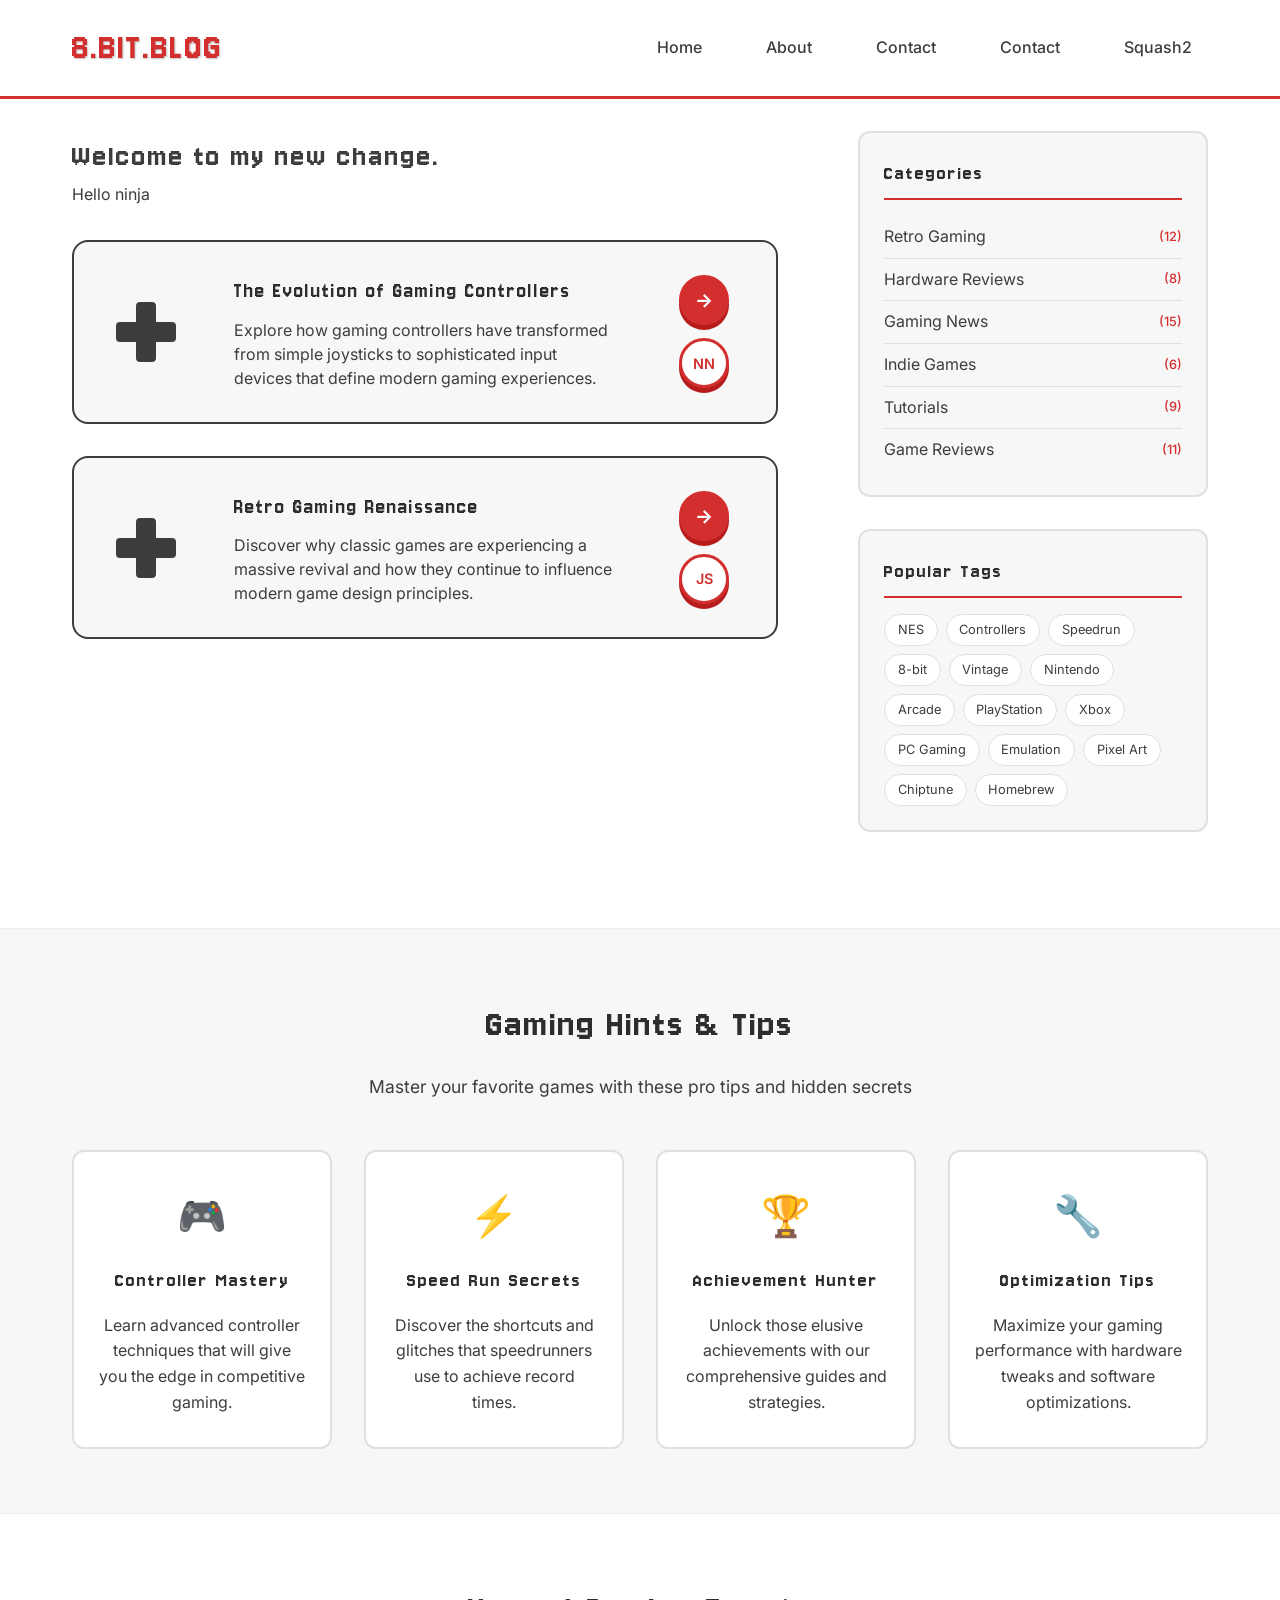
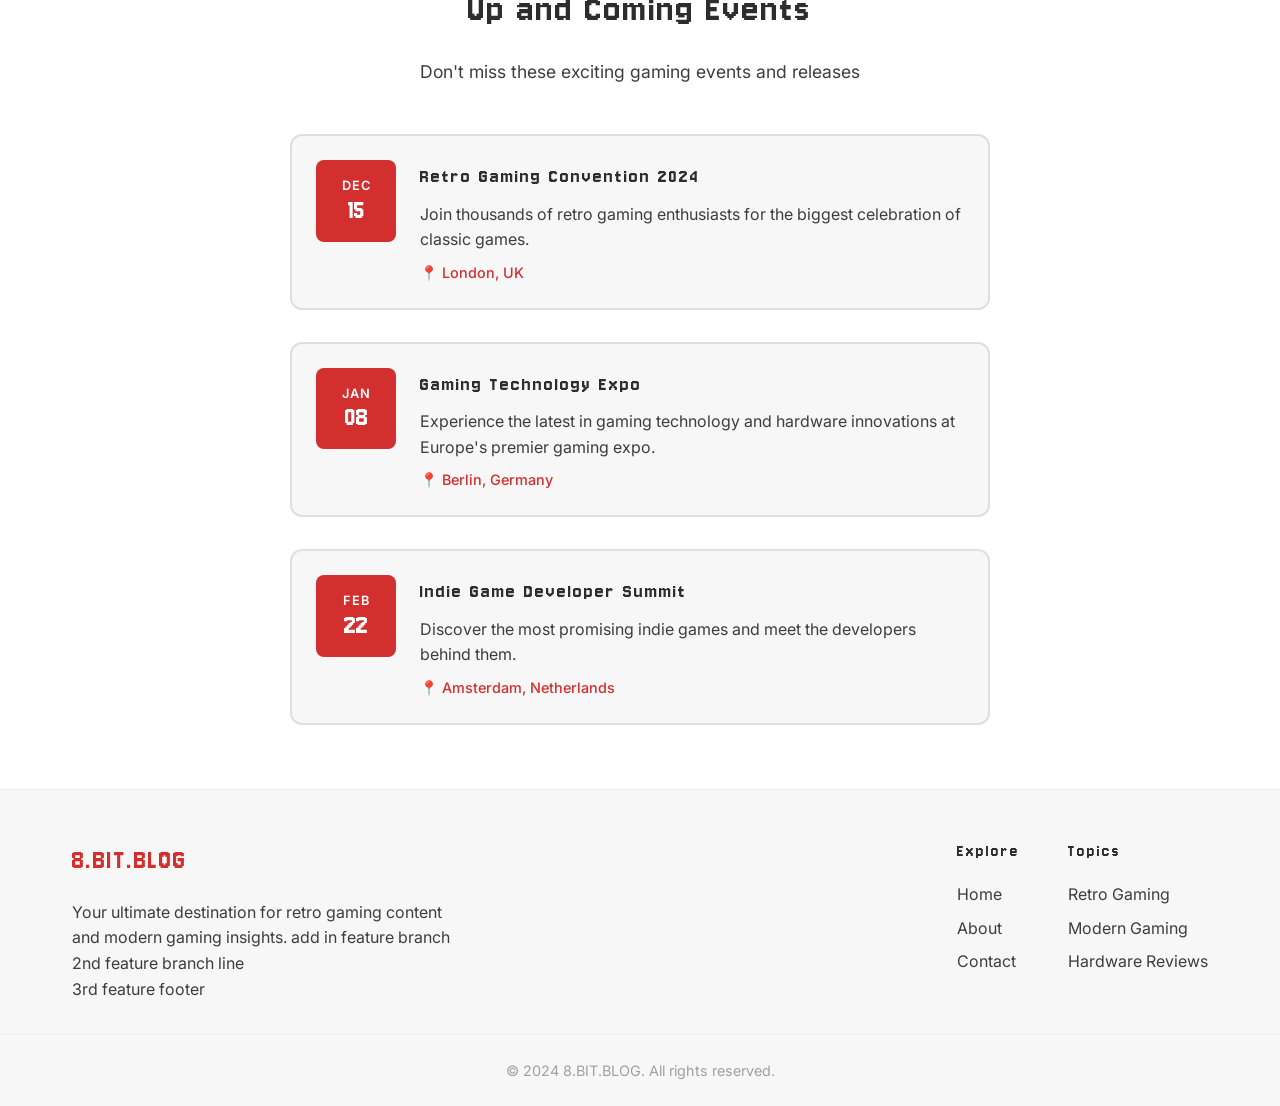
==== index.html @ 9585b635 "change homeconfilit" ====
<html lang="en">

<head>
  <meta charset="UTF-8" />
  <meta name="viewport" content="width=device-width, initial-scale=1.0" />
  <title>8.BIT.BLOG - Nostalgic Gaming Experience! feature news letter- commit merge</title>
  <link rel="stylesheet" href="assets/styles.css" />
</head>

<body>
  <nav class="navbar">
    <div class="nav-container">
      <a href="index.html" class="nav-logo">8.BIT.BLOG</a>
      <ul class="nav-links">
        <li><a href="index.html">Home</a></li>
        <li><a href="about.html">About</a></li>
        <li><a href="contact.html">Contact</a></li>
        <li><a href="squash.html">Contact</a></li>
        <li><a href="squash2.html">Squash2</a></li>
      </ul>
    </div>
  </nav>

  <div class="content">
    <div class="main-layout">
      <!-- Left Column - Blog Content -->
      <div class="blog-section">
        <h1>Welcome to my new change.</h1>
        <p>
          Hello ninja
        </p>

        <!-- NES Gamepad Card Template -->
        <div class="gamepad-card">
          <div class="card-left">
            <div class="dpad">
              <div class="dpad-vertical"></div>
              <div class="dpad-horizontal"></div>
            </div>
          </div>

          <div class="card-content">
            <h3>The Evolution of Gaming Controllers</h3>
            <p>
              Explore how gaming controllers have transformed from simple
              joysticks to sophisticated input devices that define modern
              gaming experiences.
            </p>
          </div>

          <div class="card-right">
            <div class="action-buttons">
              <button class="action-btn read-more" title="Read More">
                <span class="arrow">→</span>
              </button>
              <button class="action-btn author-btn" title="Author">
                <span class="initials">NN</span>
              </button>
            </div>
          </div>
        </div>

        <!-- Second Card -->
        <div class="gamepad-card">
          <div class="card-left">
            <div class="dpad">
              <div class="dpad-vertical"></div>
              <div class="dpad-horizontal"></div>
            </div>
          </div>

          <div class="card-content">
            <h3>Retro Gaming Renaissance</h3>
            <p>
              Discover why classic games are experiencing a massive revival
              and how they continue to influence modern game design
              principles.
            </p>
          </div>

          <div class="card-right">
            <div class="action-buttons">
              <button class="action-btn read-more" title="Read More">
                <span class="arrow">→</span>
              </button>
              <button class="action-btn author-btn" title="Author">
                <span class="initials">JS</span>
              </button>
            </div>
          </div>
        </div>
      </div>
      <!-- End of Left Column -->

      <!-- Right Column - Tags and Categories -->
      <div class="sidebar-section">
        <!-- Categories -->
        <div class="sidebar-widget">
          <h3>Categories</h3>
          <ul class="category-list">
            <li>
              <a href="#" class="category-item">Retro Gaming <span class="count">(12)</span></a>
            </li>
            <li>
              <a href="#" class="category-item">Hardware Reviews <span class="count">(8)</span></a>
            </li>
            <li>
              <a href="#" class="category-item">Gaming News <span class="count">(15)</span></a>
            </li>
            <li>
              <a href="#" class="category-item">Indie Games <span class="count">(6)</span></a>
            </li>
            <li>
              <a href="#" class="category-item">Tutorials <span class="count">(9)</span></a>
            </li>
            <li>
              <a href="#" class="category-item">Game Reviews <span class="count">(11)</span></a>
            </li>
          </ul>
        </div>

        <!-- Tags -->
        <div class="sidebar-widget">
          <h3>Popular Tags</h3>
          <div class="tag-cloud">
            <a href="#" class="tag">NES</a>
            <a href="#" class="tag">Controllers</a>
            <a href="#" class="tag">Speedrun</a>
            <a href="#" class="tag">8-bit</a>
            <a href="#" class="tag">Vintage</a>
            <a href="#" class="tag">Nintendo</a>
            <a href="#" class="tag">Arcade</a>
            <a href="#" class="tag">PlayStation</a>
            <a href="#" class="tag">Xbox</a>
            <a href="#" class="tag">PC Gaming</a>
            <a href="#" class="tag">Emulation</a>
            <a href="#" class="tag">Pixel Art</a>
            <a href="#" class="tag">Chiptune</a>
            <a href="#" class="tag">Homebrew</a>
          </div>
        </div>
      </div>
    </div>
  </div>

  <!-- Gaming Hints Section - Full Width -->
  <div class="hints-section">
    <div class="hints-container">
      <h2>Gaming Hints & Tips</h2>
      <p class="hints-subtitle">
        Master your favorite games with these pro tips and hidden secrets
      </p>

      <div class="hints-grid">
        <div class="hint-card">
          <div class="hint-icon">🎮</div>
          <h3>Controller Mastery</h3>
          <p>
            Learn advanced controller techniques that will give you the edge
            in competitive gaming.
          </p>
        </div>

        <div class="hint-card">
          <div class="hint-icon">⚡</div>
          <h3>Speed Run Secrets</h3>
          <p>
            Discover the shortcuts and glitches that speedrunners use to
            achieve record times.
          </p>
        </div>

        <div class="hint-card">
          <div class="hint-icon">🏆</div>
          <h3>Achievement Hunter</h3>
          <p>
            Unlock those elusive achievements with our comprehensive guides
            and strategies.
          </p>
        </div>

        <div class="hint-card">
          <div class="hint-icon">🔧</div>
          <h3>Optimization Tips</h3>
          <p>
            Maximize your gaming performance with hardware tweaks and software
            optimizations.
          </p>
        </div>
      </div>
    </div>
  </div>

  <!-- Up and Coming Events Section -->
  <div class="events-section">
    <div class="events-container">
      <h2>Up and Coming Events</h2>
      <p class="events-subtitle">
        Don't miss these exciting gaming events and releases
      </p>

      <div class="events-timeline">
        <div class="event-item">
          <div class="event-date">
            <span class="month">DEC</span>
            <span class="day">15</span>
          </div>
          <div class="event-content">
            <h3>Retro Gaming Convention 2024</h3>
            <p>
              Join thousands of retro gaming enthusiasts for the biggest
              celebration of classic games.
            </p>
            <span class="event-location">📍 London, UK</span>
          </div>
        </div>

        <div class="event-item">
          <div class="event-date">
            <span class="month">JAN</span>
            <span class="day">08</span>
          </div>
          <div class="event-content">
            <h3>Gaming Technology Expo</h3>
            <p>
              Experience the latest in gaming technology and hardware
              innovations at Europe's premier gaming expo.
            </p>
            <span class="event-location">📍 Berlin, Germany</span>
          </div>
        </div>

        <div class="event-item">
          <div class="event-date">
            <span class="month">FEB</span>
            <span class="day">22</span>
          </div>
          <div class="event-content">
            <h3>Indie Game Developer Summit</h3>
            <p>
              Discover the most promising indie games and meet the developers
              behind them.
            </p>
            <span class="event-location">📍 Amsterdam, Netherlands</span>
          </div>
        </div>
      </div>
    </div>
  </div>

  <footer class="footer">
    <div class="footer-container">
      <div class="footer-brand">
        <h3>8.BIT.BLOG</h3>
        <p>
          Your ultimate destination for retro gaming content and modern gaming
          insights. add in feature branch
        </p>
        <p>2nd feature branch line</p>
        <p>3rd feature footer</p>
      </div>

      <div class="footer-links">
        <div class="footer-section">
          <h4>Explore</h4>
          <ul>
            <li><a href="index.html">Home</a></li>
            <li><a href="about.html">About</a></li>
            <li><a href="contact.html">Contact</a></li>
          </ul>
        </div>

        <div class="footer-section">
          <h4>Topics</h4>
          <ul>
            <li><a href="#">Retro Gaming</a></li>
            <li><a href="#">Modern Gaming</a></li>
            <li><a href="#">Hardware Reviews</a></li>
          </ul>
        </div>
      </div>
    </div>

    <div class="footer-bottom">
      <p>&copy; 2024 8.BIT.BLOG. All rights reserved.</p>
    </div>
  </footer>
</body>

</html>
---- assets/styles.css ----
/* Import fonts from Google Fonts */
@import url("https://fonts.googleapis.com/css2?family=Jersey+10&family=Inter:wght@300;400;500;600&display=swap");

/* Retro Gaming Color Scheme - Inspired by classic NES gamepad  add news letter*/
:root {
  --retro-dark: #2d2d2d;
  --retro-grey: #3d3d3d;
  --retro-light: #f7f7f7;
  --retro-red: #d32f2f;
  --retro-white: #ffffff;
  --retro-shadow: rgba(42, 42, 42, 0.3);
  --retro-letter-spacing: 2px;
}

/* Global styles */
* {
  margin: 0;
  padding: 0;
  box-sizing: border-box;
}
body {
  font-family: "Inter", sans-serif;
  background: var(--retro-white);
  min-height: 100vh;
  color: var(--retro-grey);
  line-height: 1.6;
}
/* Headings */
h1,
h2,
h3,
h4,
h5,
h6 {
  font-weight: normal;
  font-family: "Jersey 10", cursive;
  letter-spacing: var(--retro-letter-spacing);
}

/* Navbar styling */
.navbar {
  background: var(--retro-white);
  border-bottom: 3px solid var(--retro-red);
}

.nav-container {
  max-width: 1200px;
  margin: 0 auto;
  display: flex;
  justify-content: space-between;
  align-items: center;
  padding: 1rem 2rem;
}

.nav-logo {
  font-size: 2.5rem;
  color: var(--retro-red);
  text-decoration: none;
  text-shadow: 1px 1px 2px var(--retro-shadow);
  font-weight: normal;
  font-family: "Jersey 10", cursive;
  letter-spacing: var(--retro-letter-spacing);
}

.nav-links {
  display: flex;
  list-style: none;
  gap: 2rem;
}

.nav-links a {
  color: var(--retro-grey);
  text-decoration: none;
  font-family: "Inter", sans-serif;
  font-weight: 500;
  padding: 0.5rem 1rem;
  transition: all 0.1s ease;
}

.nav-links a:hover {
  color: var(--retro-red);
}

/* Main title styling */
.main-title {
  text-align: center;
  padding: 3rem 2rem;
  background: rgba(255, 255, 255, 0.1);
  margin: 2rem auto;
  max-width: 800px;
  border-radius: 12px;
  border: 3px solid var(--retro-dark);
  box-shadow: 0 8px 16px var(--retro-shadow);
}

.main-title h1 {
  font-size: 3.5rem;
  color: var(--retro-white);
  text-shadow: 3px 3px 0px var(--retro-red);
  margin-bottom: 1rem;
  font-family: "Jersey 10", cursive;
  letter-spacing: 2px;
}

.main-title .subtitle {
  font-size: 1.2rem;
  color: var(--retro-light);
  font-weight: 500;
  text-transform: uppercase;
  letter-spacing: 1px;
}

/* Content area styling */
.content {
  max-width: 1200px;
  margin: 0 auto;
  padding: 2rem;
}

.content p {
  font-family: "Inter", sans-serif;
  font-weight: 400;
  margin-bottom: 1rem;
}

/* Main Layout - Two Column */
.main-layout {
  display: grid;
  grid-template-columns: 1fr 350px;
  gap: 5rem;
  align-items: start;
}

.blog-section {
  min-width: 0; /* Prevents grid overflow */
}

/* Sidebar Section */
.sidebar-section {
  display: flex;
  flex-direction: column;
  gap: 2rem;
}

.sidebar-widget {
  background: var(--retro-light);
  border: 2px solid #e0e0e0;
  border-radius: 12px;
  padding: 1.5rem;
}

.sidebar-widget h3 {
  color: var(--retro-dark);
  margin-bottom: 1rem;
  font-size: 1.3rem;
  border-bottom: 2px solid var(--retro-red);
  padding-bottom: 0.5rem;
}

/* Categories */
.category-list {
  list-style: none;
  padding: 0;
  margin: 0;
}

.category-list li {
  border-bottom: 1px solid #e0e0e0;
  padding: 0.5rem 0;
}

.category-list li:last-child {
  border-bottom: none;
}

.category-item {
  font-family: "Inter", sans-serif;
  color: var(--retro-grey);
  text-decoration: none;
  display: flex;
  justify-content: space-between;
  align-items: center;
  transition: color 0.2s ease;
}

.category-item:hover {
  color: var(--retro-red);
}

.count {
  font-size: 0.8rem;
  color: var(--retro-red);
  font-weight: 500;
}

/* Tag Cloud */
.tag-cloud {
  display: flex;
  flex-wrap: wrap;
  gap: 0.5rem;
}

.tag {
  font-family: "Inter", sans-serif;
  background: var(--retro-white);
  color: var(--retro-grey);
  padding: 0.3rem 0.8rem;
  border-radius: 20px;
  text-decoration: none;
  font-size: 0.8rem;
  border: 1px solid #e0e0e0;
  transition: all 0.2s ease;
}

.tag:hover {
  background: var(--retro-red);
  color: var(--retro-white);
  border-color: var(--retro-red);
}

/* About Page Specific Styles */
.about-topics {
  margin: 2rem 0;
}

.topic-item {
  background: var(--retro-light);
  border: 2px solid #e0e0e0;
  border-radius: 12px;
  padding: 1.5rem;
  margin-bottom: 1rem;
  transition: all 0.3s ease;
}

.topic-item:hover {
  border-color: var(--retro-red);
  transform: translateY(-2px);
  box-shadow: 0 4px 12px rgba(0, 0, 0, 0.1);
}

.topic-item h3 {
  color: var(--retro-dark);
  margin-bottom: 0.5rem;
  font-size: 1.2rem;
}

.topic-item p {
  font-family: "Inter", sans-serif;
  color: var(--retro-grey);
  line-height: 1.6;
  margin: 0;
}

/* Contact Form Styles */
.contact-form-section {
  margin: 2rem 0;
  background: var(--retro-light);
  border: 2px solid #e0e0e0;
  border-radius: 12px;
  padding: 2rem;
}

.contact-form-section h2 {
  margin-bottom: 1.5rem;
  color: var(--retro-dark);
}

.contact-form {
  display: flex;
  flex-direction: column;
  gap: 1.5rem;
}

.form-row {
  display: grid;
  grid-template-columns: 1fr 1fr;
  gap: 1rem;
}

.form-group {
  display: flex;
  flex-direction: column;
}

.form-group label {
  font-family: "Inter", sans-serif;
  color: var(--retro-dark);
  font-weight: 500;
  margin-bottom: 0.5rem;
  font-size: 0.9rem;
}

.form-group input,
.form-group select,
.form-group textarea {
  font-family: "Inter", sans-serif;
  padding: 0.8rem;
  border: 2px solid #e0e0e0;
  border-radius: 6px;
  font-size: 0.9rem;
  transition: border-color 0.2s ease;
  background: var(--retro-white);
}

.form-group input:focus,
.form-group select:focus,
.form-group textarea:focus {
  outline: none;
  border-color: var(--retro-red);
}

.form-group textarea {
  resize: vertical;
  min-height: 120px;
}

.checkbox-group {
  flex-direction: row;
  align-items: center;
  gap: 0.5rem;
}

.checkbox-label {
  display: flex;
  align-items: center;
  gap: 0.5rem;
  cursor: pointer;
  font-size: 0.9rem;
}

.checkbox-label input[type="checkbox"] {
  width: 18px;
  height: 18px;
  margin: 0;
}

.contact-submit-btn {
  background: var(--retro-red);
  color: var(--retro-white);
  padding: 1rem 2rem;
  border: none;
  border-radius: 6px;
  font-family: "Inter", sans-serif;
  font-weight: 600;
  font-size: 1rem;
  cursor: pointer;
  transition: all 0.2s ease;
  align-self: flex-start;
  box-shadow: 0 4px 0 #b71c1c;
}

.contact-submit-btn:hover {
  transform: translateY(-2px);
  box-shadow: 0 6px 0 #b71c1c;
}

.contact-submit-btn:active {
  transform: translateY(2px);
  box-shadow: 0 2px 0 #b71c1c;
}

.contact-link {
  color: var(--retro-red);
  text-decoration: none;
  font-weight: 500;
  font-family: "Inter", sans-serif;
  font-size: 0.9rem;
  margin-top: 0.5rem;
  display: inline-block;
}

.contact-link:hover {
  text-decoration: underline;
}

/* NES Gamepad Card Styling */
.gamepad-card {
  display: flex;
  align-items: center;
  background: var(--retro-light);
  border: 2px solid var(--retro-grey);
  border-radius: 16px;
  padding: 2rem;
  margin: 2rem 0;
  gap: 2rem;
  max-width: 800px;
}

/* Left side - D-Pad */
.card-left {
  flex: 0 0 80px;
  display: flex;
  justify-content: center;
  align-items: center;
}

.dpad {
  position: relative;
  width: 60px;
  height: 60px;
}

.dpad-horizontal,
.dpad-vertical {
  background: var(--retro-grey);
  position: absolute;
  border-radius: 4px;
}

.dpad-horizontal {
  width: 60px;
  height: 20px;
  top: 50%;
  left: 0;
  transform: translateY(-50%);
}

.dpad-vertical {
  width: 20px;
  height: 60px;
  left: 50%;
  top: 0;
  transform: translateX(-50%);
}

/* Center content */
.card-content {
  flex: 1;
  padding: 0 1rem;
}

.card-content h3 {
  color: var(--retro-dark);
  margin-bottom: 0.5rem;
  font-size: 1.4rem;
}

.card-content p {
  color: var(--retro-grey);
  margin: 0;
  line-height: 1.5;
}

/* Right side - Action buttons */
.card-right {
  flex: 0 0 80px;
  display: flex;
  justify-content: center;
  align-items: center;
}

.action-buttons {
  display: flex;
  flex-direction: column;
  gap: 0.8rem;
}

.action-btn {
  width: 50px;
  height: 50px;
  border-radius: 50%;
  border: 3px solid var(--retro-red);
  background: var(--retro-red);
  color: var(--retro-white);
  font-family: "Inter", sans-serif;
  font-weight: 600;
  cursor: pointer;
  transition: all 0.2s ease;
  display: flex;
  align-items: center;
  justify-content: center;
  box-shadow: 0 5px 0 #b71c1c;
}

.action-btn:active {
  transform: translateY(3px);
  box-shadow: 0 2px 0 #b71c1c;
}

.action-btn .arrow {
  font-size: 1.2rem;
  font-weight: bold;
}

.action-btn .initials {
  font-size: 0.9rem;
  font-weight: 600;
}

/* Author button styling */
.author-btn {
  background: var(--retro-white);
  color: var(--retro-red);
  border: 3px solid var(--retro-red);
  box-shadow: 0 5px 0 #b71c1c;
}

.author-btn:hover {
  background: var(--retro-red);
  color: var(--retro-white);
}

/* Gaming Hints Section */
.hints-section {
  background: var(--retro-light);
  border-top: 1px solid #eee;
  border-bottom: 1px solid #eee;
  margin-top: 4rem;
  padding: 4rem 0;
}

.hints-container {
  max-width: 1200px;
  margin: 0 auto;
  padding: 0 2rem;
  text-align: center;
}

.hints-section h2 {
  color: var(--retro-dark);
  font-size: 2.5rem;
  margin-bottom: 1rem;
}

.hints-subtitle {
  font-family: "Inter", sans-serif;
  color: var(--retro-grey);
  font-size: 1.1rem;
  margin-bottom: 3rem;
  max-width: 600px;
  margin-left: auto;
  margin-right: auto;
}

.hints-grid {
  display: grid;
  grid-template-columns: repeat(auto-fit, minmax(250px, 1fr));
  gap: 2rem;
  margin-top: 3rem;
}

.hint-card {
  background: var(--retro-white);
  border: 2px solid #e0e0e0;
  border-radius: 12px;
  padding: 2rem 1.5rem;
  text-align: center;
  transition: all 0.3s ease;
  cursor: pointer;
}

.hint-card:hover {
  border-color: var(--retro-red);
  transform: translateY(-4px);
  box-shadow: 0 8px 24px rgba(0, 0, 0, 0.1);
}

.hint-icon {
  font-size: 2.5rem;
  margin-bottom: 1rem;
  display: block;
}

.hint-card h3 {
  color: var(--retro-dark);
  margin-bottom: 1rem;
  font-size: 1.3rem;
}

.hint-card p {
  font-family: "Inter", sans-serif;
  color: var(--retro-grey);
  line-height: 1.6;
  margin: 0;
}

/* Events Section */
.events-section {
  background: var(--retro-white);
  padding: 4rem 0;
}

.events-container {
  max-width: 1200px;
  margin: 0 auto;
  padding: 0 2rem;
  text-align: center;
}

.events-section h2 {
  color: var(--retro-dark);
  font-size: 2.5rem;
  margin-bottom: 1rem;
}

.events-subtitle {
  font-family: "Inter", sans-serif;
  color: var(--retro-grey);
  font-size: 1.1rem;
  margin-bottom: 3rem;
  max-width: 600px;
  margin-left: auto;
  margin-right: auto;
}

.events-timeline {
  display: flex;
  flex-direction: column;
  gap: 2rem;
  max-width: 700px;
  margin: 0 auto;
  text-align: left;
}

.event-item {
  display: flex;
  gap: 1.5rem;
  align-items: flex-start;
  padding: 1.5rem;
  background: var(--retro-light);
  border-radius: 12px;
  border: 2px solid #e0e0e0;
  transition: all 0.3s ease;
}

.event-item:hover {
  border-color: var(--retro-red);
  transform: translateY(-2px);
  box-shadow: 0 8px 24px rgba(0, 0, 0, 0.1);
}

.event-date {
  flex: 0 0 80px;
  text-align: center;
  background: var(--retro-red);
  color: var(--retro-white);
  border-radius: 8px;
  padding: 1rem 0.5rem;
  display: flex;
  flex-direction: column;
  justify-content: center;
}

.event-date .month {
  font-family: "Inter", sans-serif;
  font-size: 0.8rem;
  font-weight: 600;
  text-transform: uppercase;
  letter-spacing: 1px;
}

.event-date .day {
  font-family: "Jersey 10", cursive;
  font-size: 1.8rem;
  font-weight: normal;
  line-height: 1;
}

.event-content {
  flex: 1;
}

.event-content h3 {
  color: var(--retro-dark);
  margin-bottom: 0.5rem;
  font-size: 1.3rem;
}

.event-content p {
  font-family: "Inter", sans-serif;
  color: var(--retro-grey);
  line-height: 1.6;
  margin-bottom: 0.5rem;
}

.event-location {
  font-family: "Inter", sans-serif;
  color: var(--retro-red);
  font-size: 0.9rem;
  font-weight: 500;
}

/* Footer Styling */
.footer {
  border-top: 1px solid #eee;
  background: var(--retro-light);
  color: var(--retro-dark);
  margin-top: 0;
}

.footer-container {
  max-width: 1200px;
  margin: 0 auto;
  padding: 3rem 2rem 2rem;
  display: grid;
  grid-template-columns: 1fr 1fr;
  gap: 3rem;
  align-items: start;
}

.footer-brand h3 {
  color: var(--retro-red);
  margin-bottom: 1rem;
  font-size: 1.8rem;
}

.footer-brand p {
  font-family: "Inter", sans-serif;
  color: var(--retro-grey);
  line-height: 1.6;
  max-width: 400px;
}

.footer-links {
  display: flex;
  gap: 3rem;
  justify-content: flex-end;
}

.footer-section h4 {
  color: var(--retro-dark);
  margin-bottom: 1rem;
  font-size: 1.1rem;
}

.footer-section ul {
  list-style: none;
  padding: 0;
}

.footer-section li {
  margin-bottom: 0.5rem;
}

.footer-section a {
  color: var(--retro-grey);
  text-decoration: none;
  font-family: "Inter", sans-serif;
  font-weight: 400;
  transition: color 0.2s ease;
}

.footer-section a:hover {
  color: var(--retro-red);
}

.footer-bottom {
  border-top: 1px solid #eee;
  padding: 1.5rem 2rem;
  text-align: center;
}

.footer-bottom p {
  font-family: "Inter", sans-serif;
  color: #a0a0a0;
  margin: 0;
  font-size: 0.9rem;
}

/* Responsive design */
@media (max-width: 768px) {
  .nav-container {
    flex-direction: column;
    gap: 1rem;
  }

  .nav-links {
    gap: 1rem;
  }

  .main-title h1 {
    font-size: 2.5rem;
  }

  .navbar {
    padding: 1rem;
  }

  /* Responsive main layout */
  .main-layout {
    grid-template-columns: 1fr;
    gap: 2rem;
  }

  .sidebar-section {
    order: -1; /* Move sidebar above blog content on mobile */
  }

  .sidebar-widget {
    padding: 1rem;
  }

  .tag-cloud {
    gap: 0.3rem;
  }

  .tag {
    font-size: 0.75rem;
    padding: 0.25rem 0.6rem;
  }

  /* Responsive contact form */
  .contact-form-section {
    padding: 1.5rem;
  }

  .form-row {
    grid-template-columns: 1fr;
    gap: 0;
  }

  /* Responsive gamepad card */
  .gamepad-card {
    flex-direction: column;
    text-align: center;
    padding: 1.5rem;
    gap: 1.5rem;
  }

  .card-left,
  .card-right {
    flex: none;
  }

  .action-buttons {
    flex-direction: row;
    justify-content: center;
    gap: 1rem;
  }

  .dpad {
    width: 50px;
    height: 50px;
  }

  .dpad-horizontal {
    width: 50px;
    height: 16px;
  }

  .dpad-vertical {
    width: 16px;
    height: 50px;
  }

  /* Responsive hints section */
  .hints-section {
    padding: 3rem 0;
  }

  .hints-container {
    padding: 0 1rem;
  }

  .hints-section h2 {
    font-size: 2rem;
  }

  .hints-grid {
    grid-template-columns: 1fr;
    gap: 1.5rem;
  }

  .hint-card {
    padding: 1.5rem;
  }

  /* Responsive events section */
  .events-section {
    padding: 3rem 0;
  }

  .events-container {
    padding: 0 1rem;
  }

  .events-section h2 {
    font-size: 2rem;
  }

  .events-timeline {
    max-width: 100%;
  }

  .event-item {
    padding: 1.2rem;
    gap: 1rem;
  }

  .event-date {
    flex: 0 0 70px;
    padding: 0.8rem 0.5rem;
  }

  .event-date .day {
    font-size: 1.5rem;
  }

  /* Responsive footer */
  .footer-container {
    grid-template-columns: 1fr;
    gap: 2rem;
    padding: 2rem 1rem 1.5rem;
  }

  .footer-links {
    justify-content: flex-start;
    gap: 2rem;
  }

  .footer-bottom {
    padding: 1rem;
  }
}
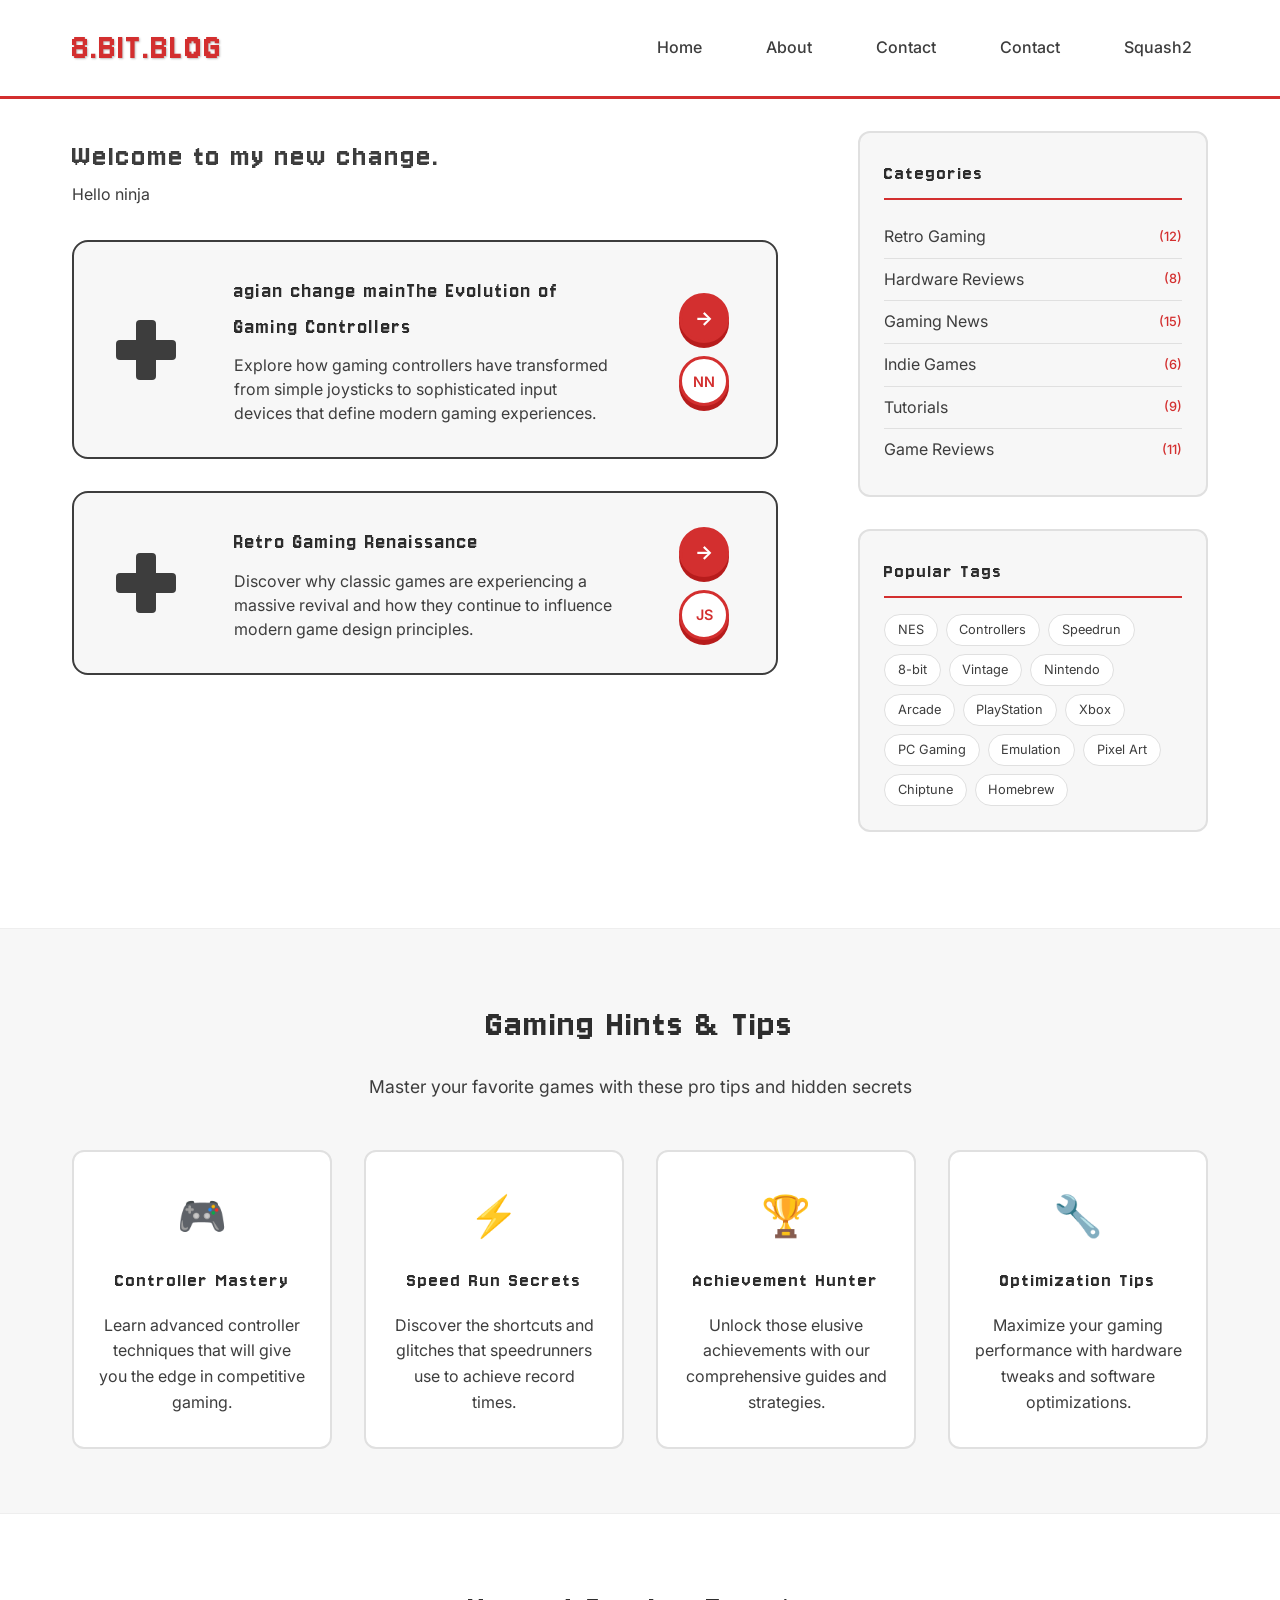
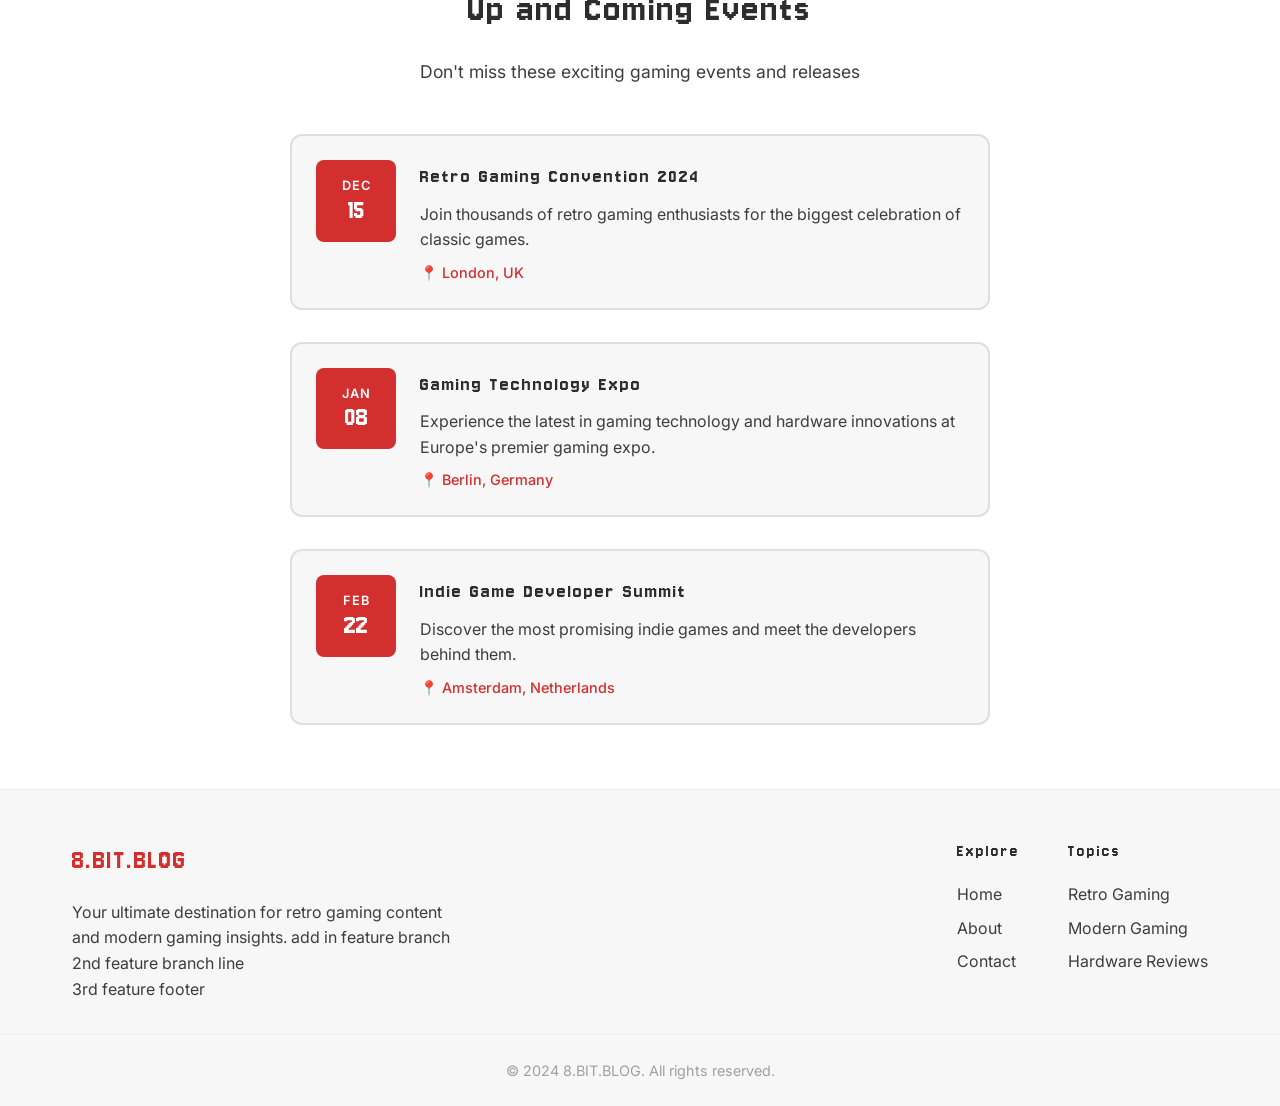
==== commit 3bd40e20: "change in main" ====
--- a/index.html
+++ b/index.html
@@ -40,7 +40,7 @@
           </div>
 
           <div class="card-content">
-            <h3>The Evolution of Gaming Controllers</h3>
+            <h3>agian change mainThe Evolution of Gaming Controllers</h3>
             <p>
               Explore how gaming controllers have transformed from simple
               joysticks to sophisticated input devices that define modern
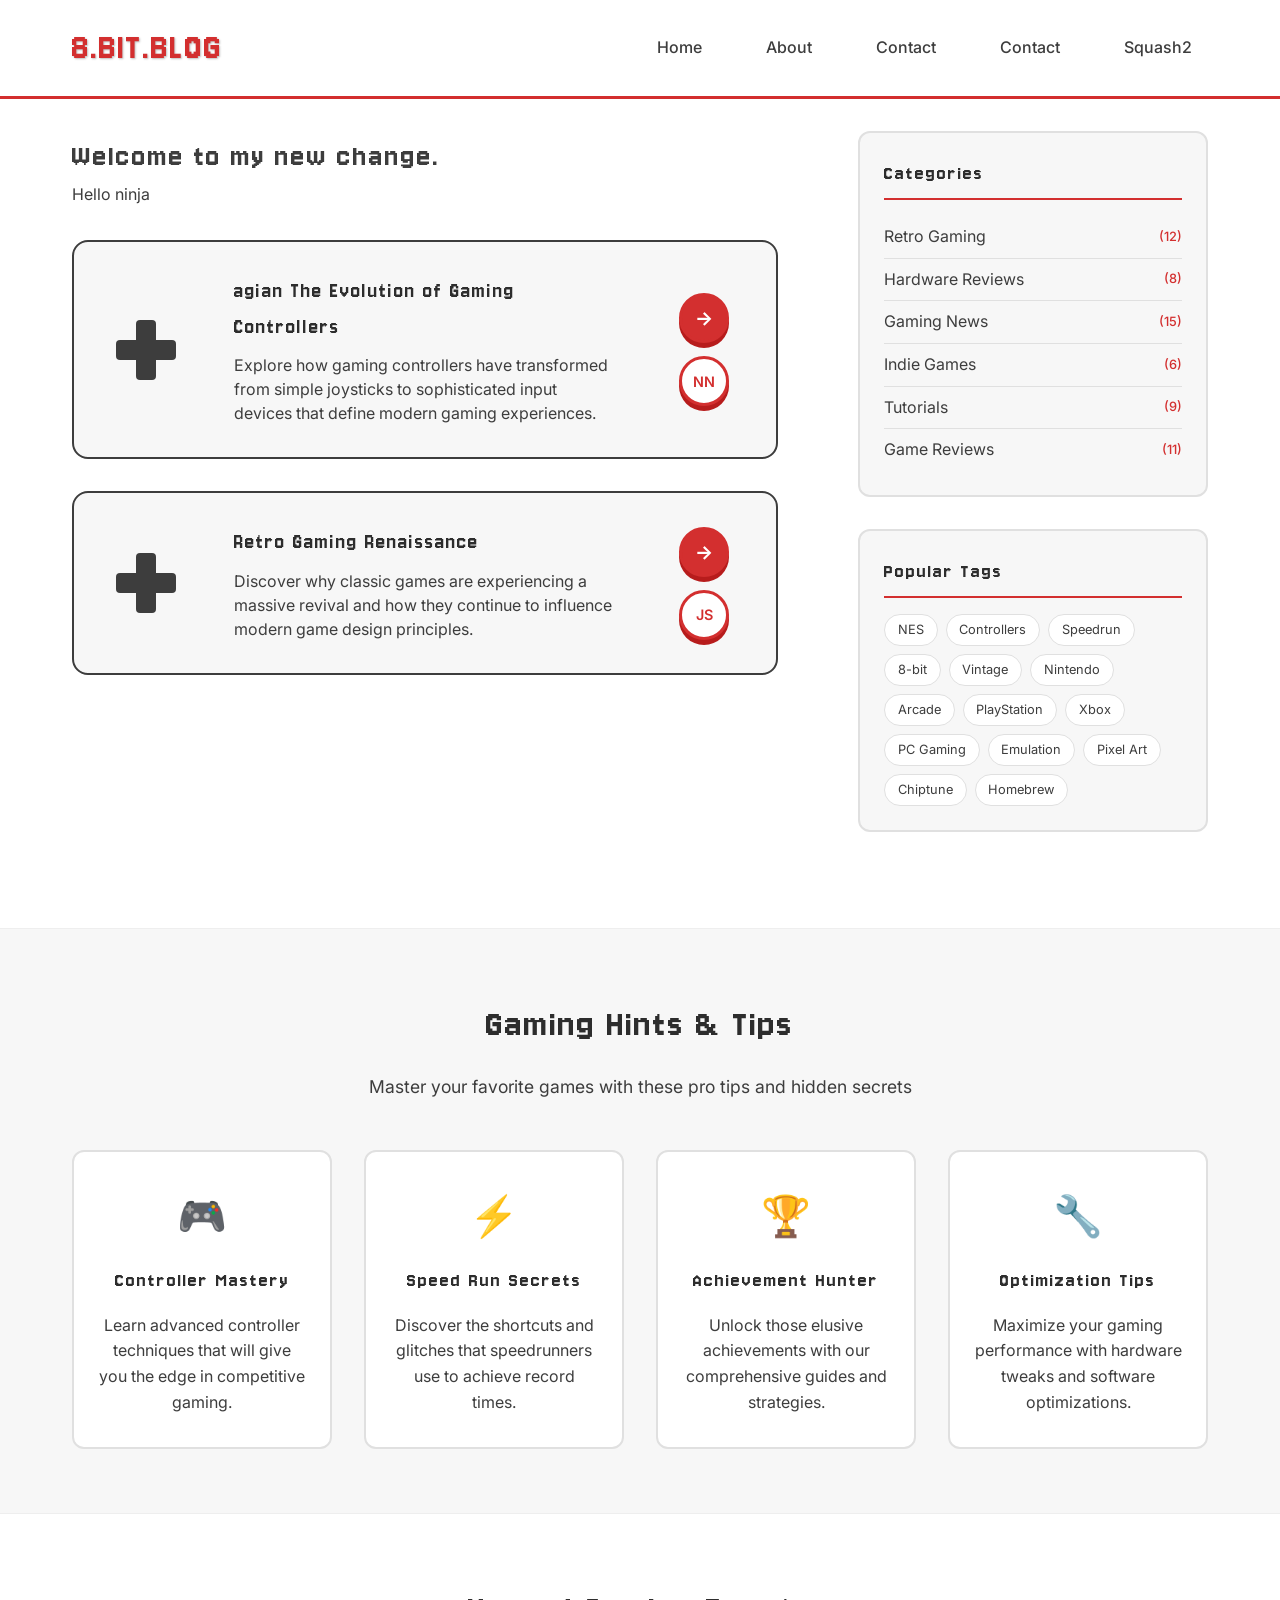
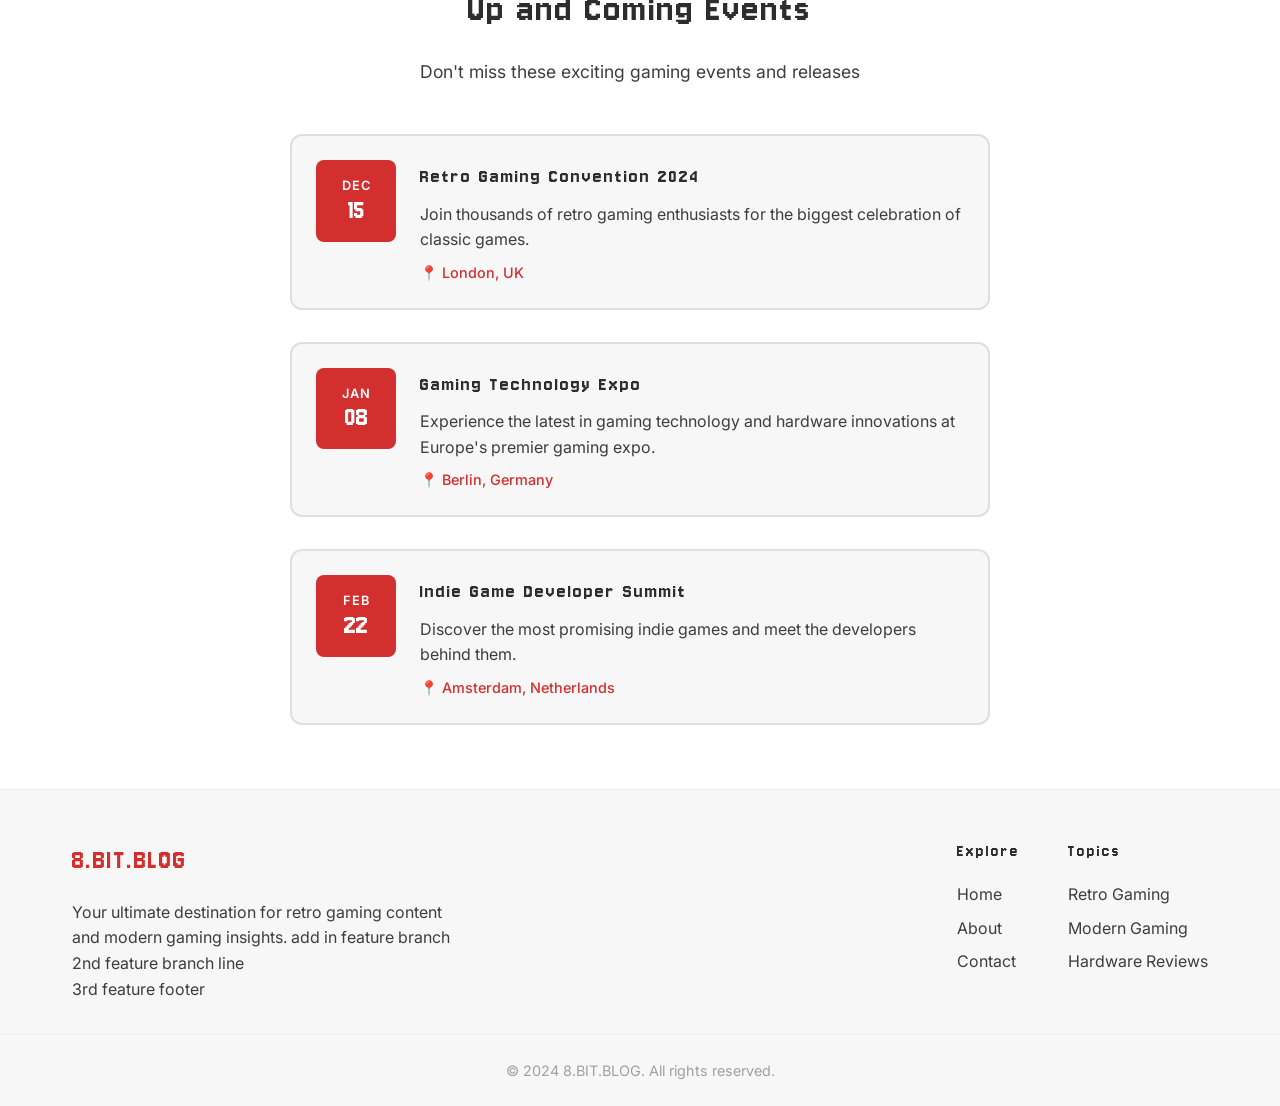
==== commit 518505ea: "change for confilit" ====
--- a/index.html
+++ b/index.html
@@ -40,7 +40,7 @@
           </div>
 
           <div class="card-content">
-            <h3>agian change mainThe Evolution of Gaming Controllers</h3>
+            <h3>agian The Evolution of Gaming Controllers</h3>
             <p>
               Explore how gaming controllers have transformed from simple
               joysticks to sophisticated input devices that define modern
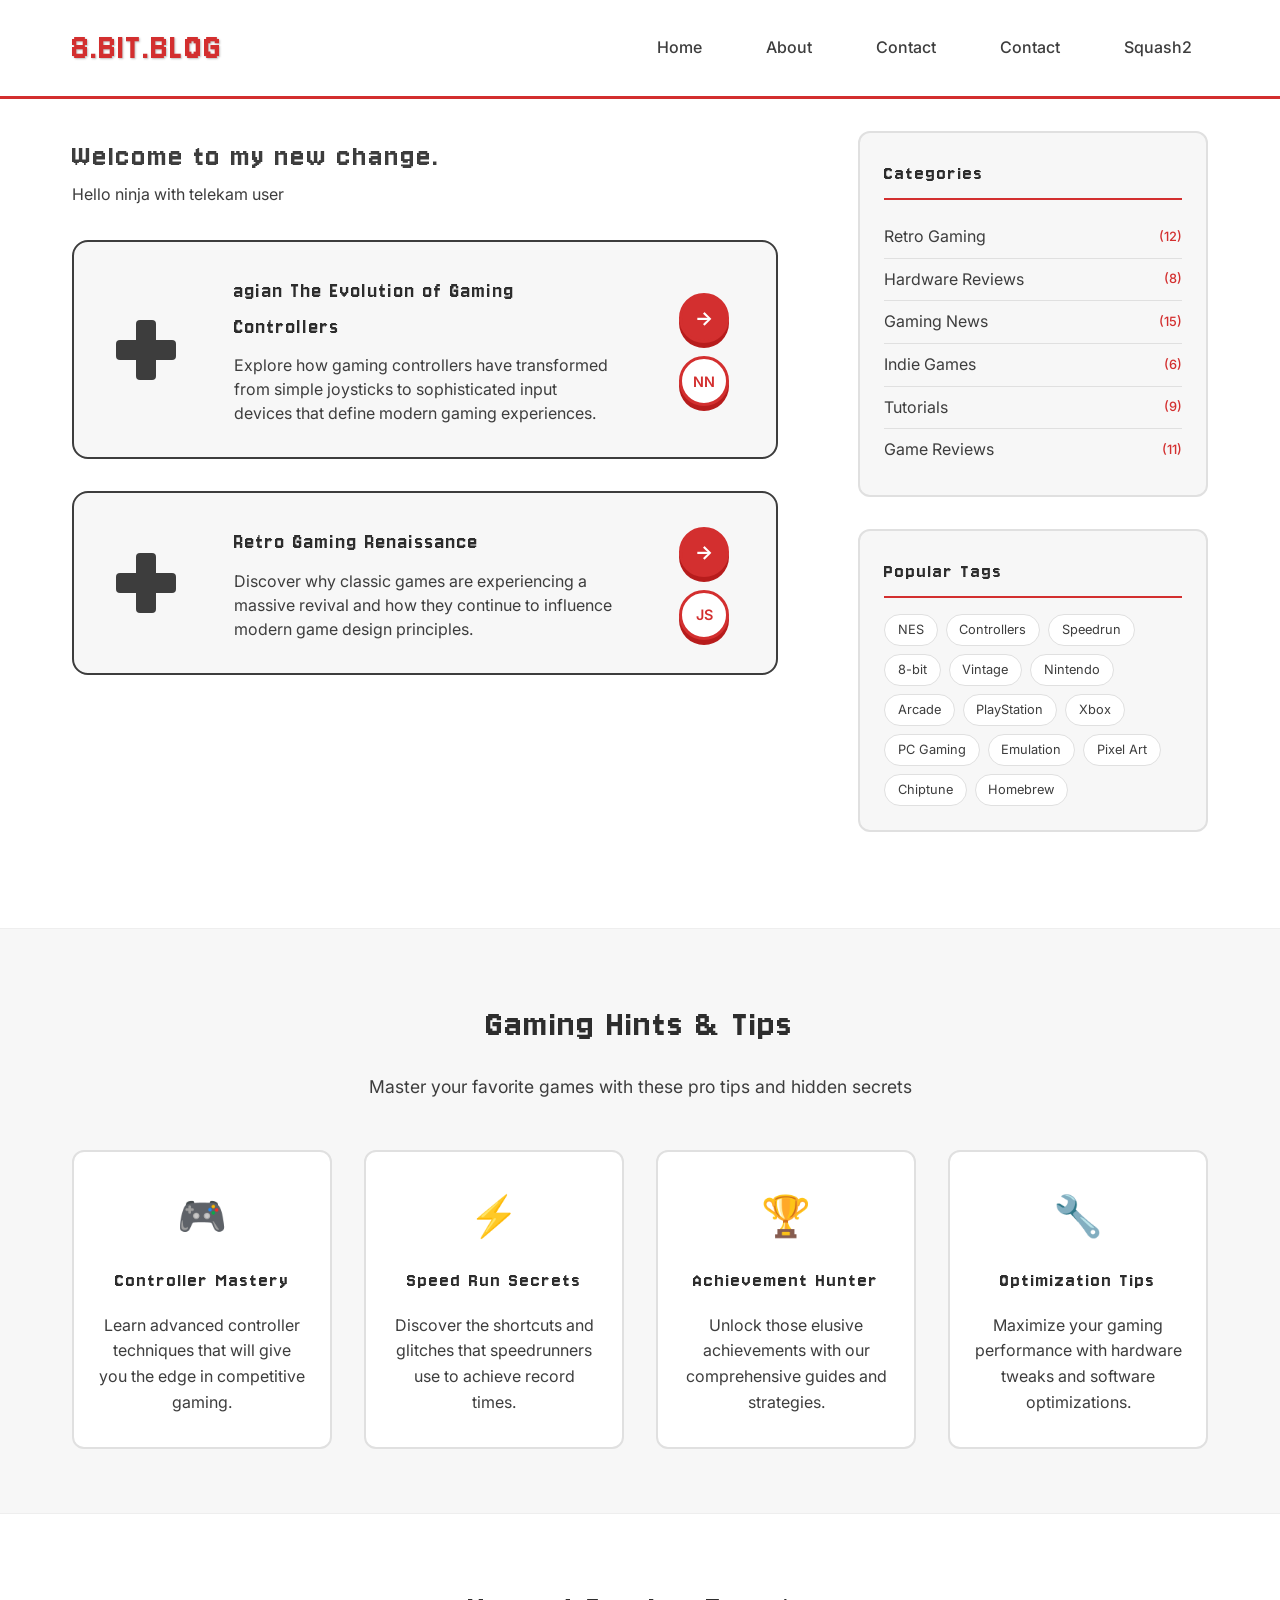
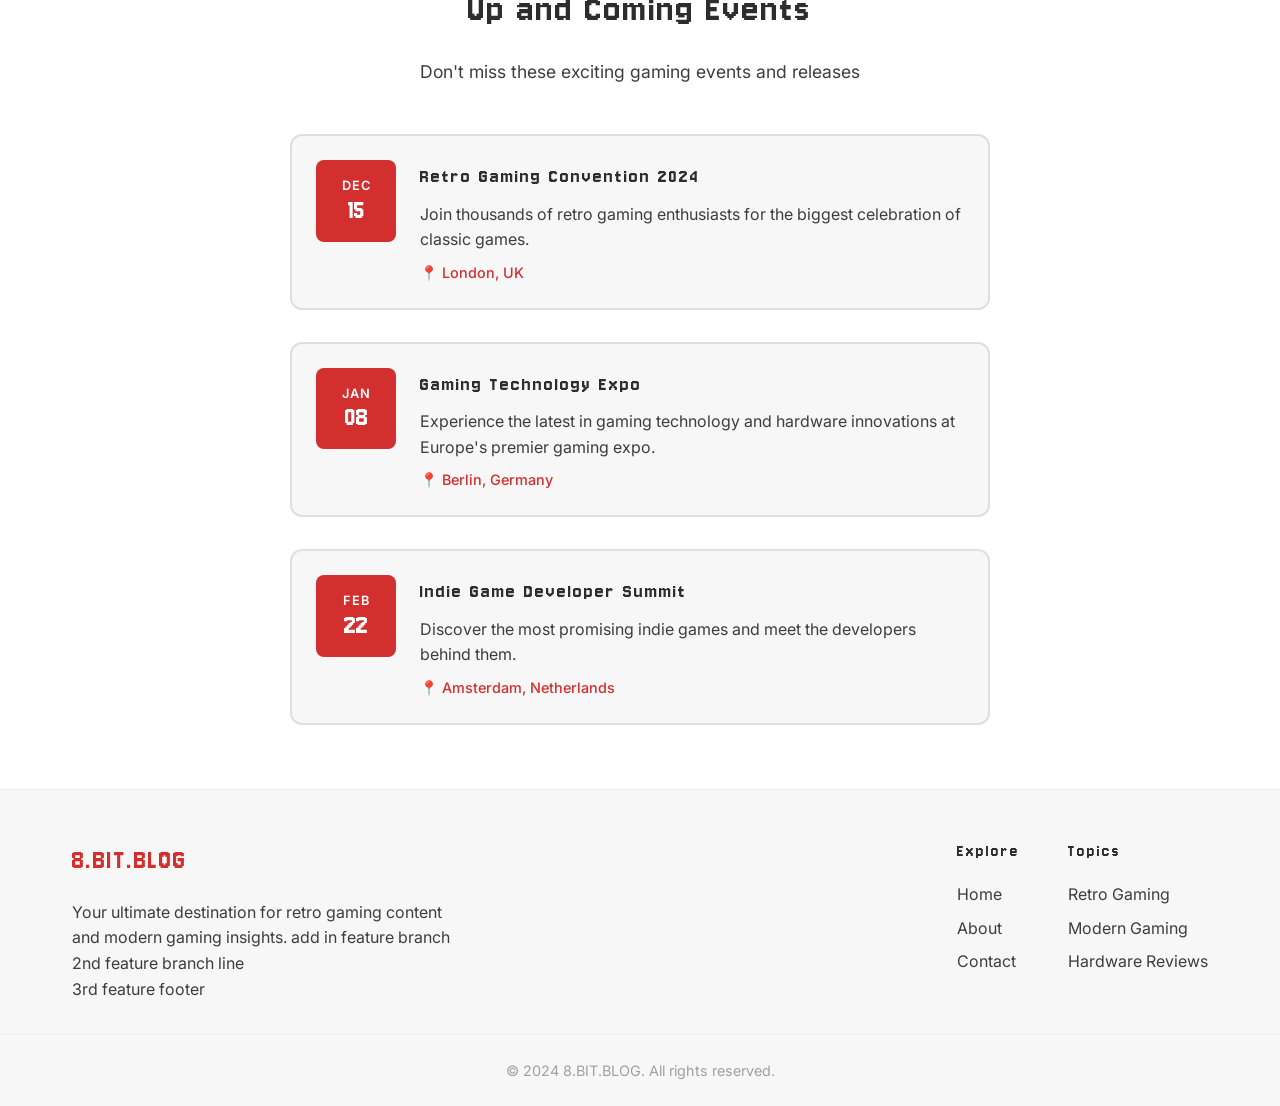
==== commit bd5bc7ee: "update store front" ====
--- a/index.html
+++ b/index.html
@@ -27,7 +27,7 @@
       <div class="blog-section">
         <h1>Welcome to my new change.</h1>
         <p>
-          Hello ninja
+          Hello ninja with telekam user
         </p>
 
         <!-- NES Gamepad Card Template -->
@@ -287,4 +287,4 @@
   </footer>
 </body>
 
-</html>+</html>
--- a/assets/styles.css
+++ b/assets/styles.css
@@ -888,7 +888,7 @@
   }
 
   .event-date {
-    flex: 0 0 70px;
+    flex: 0 0 80px;
     padding: 0.8rem 0.5rem;
   }
 
@@ -899,7 +899,7 @@
   /* Responsive footer */
   .footer-container {
     grid-template-columns: 1fr;
-    gap: 2rem;
+    gap: 3rem;
     padding: 2rem 1rem 1.5rem;
   }
 
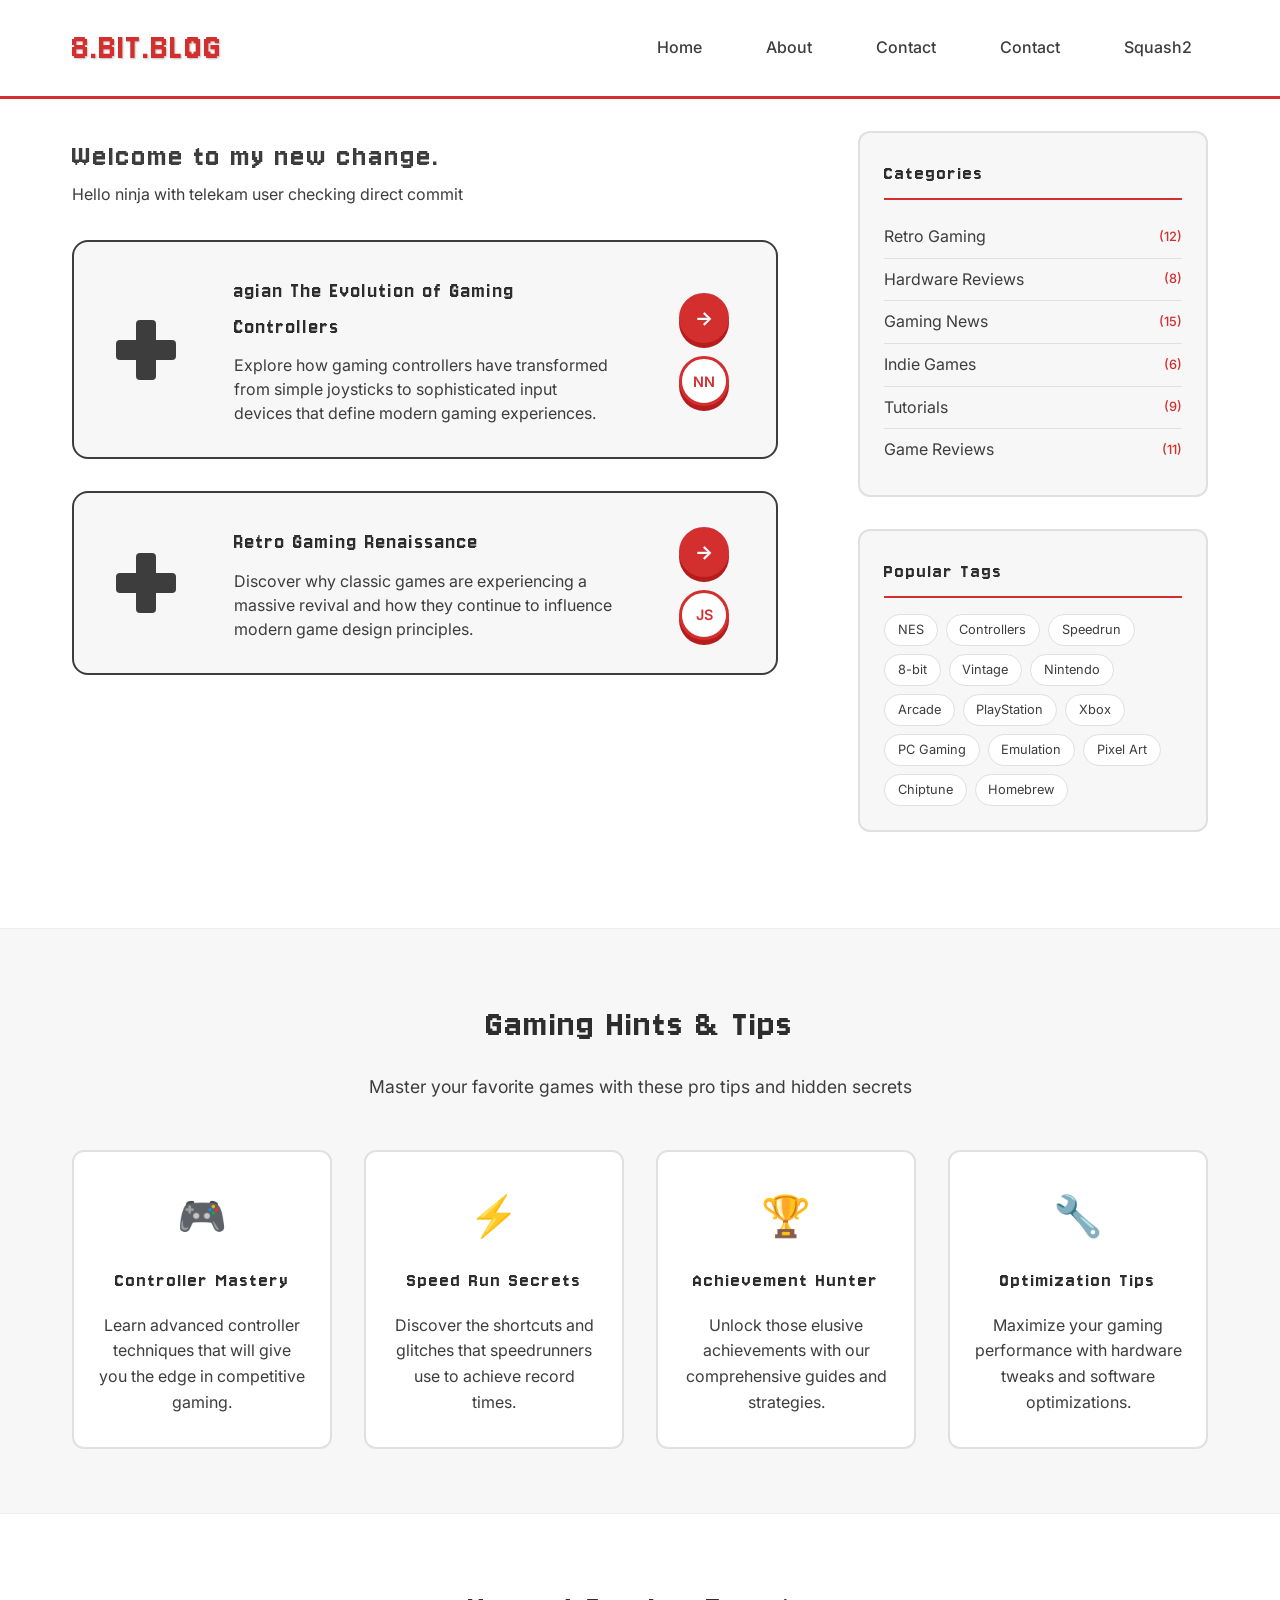
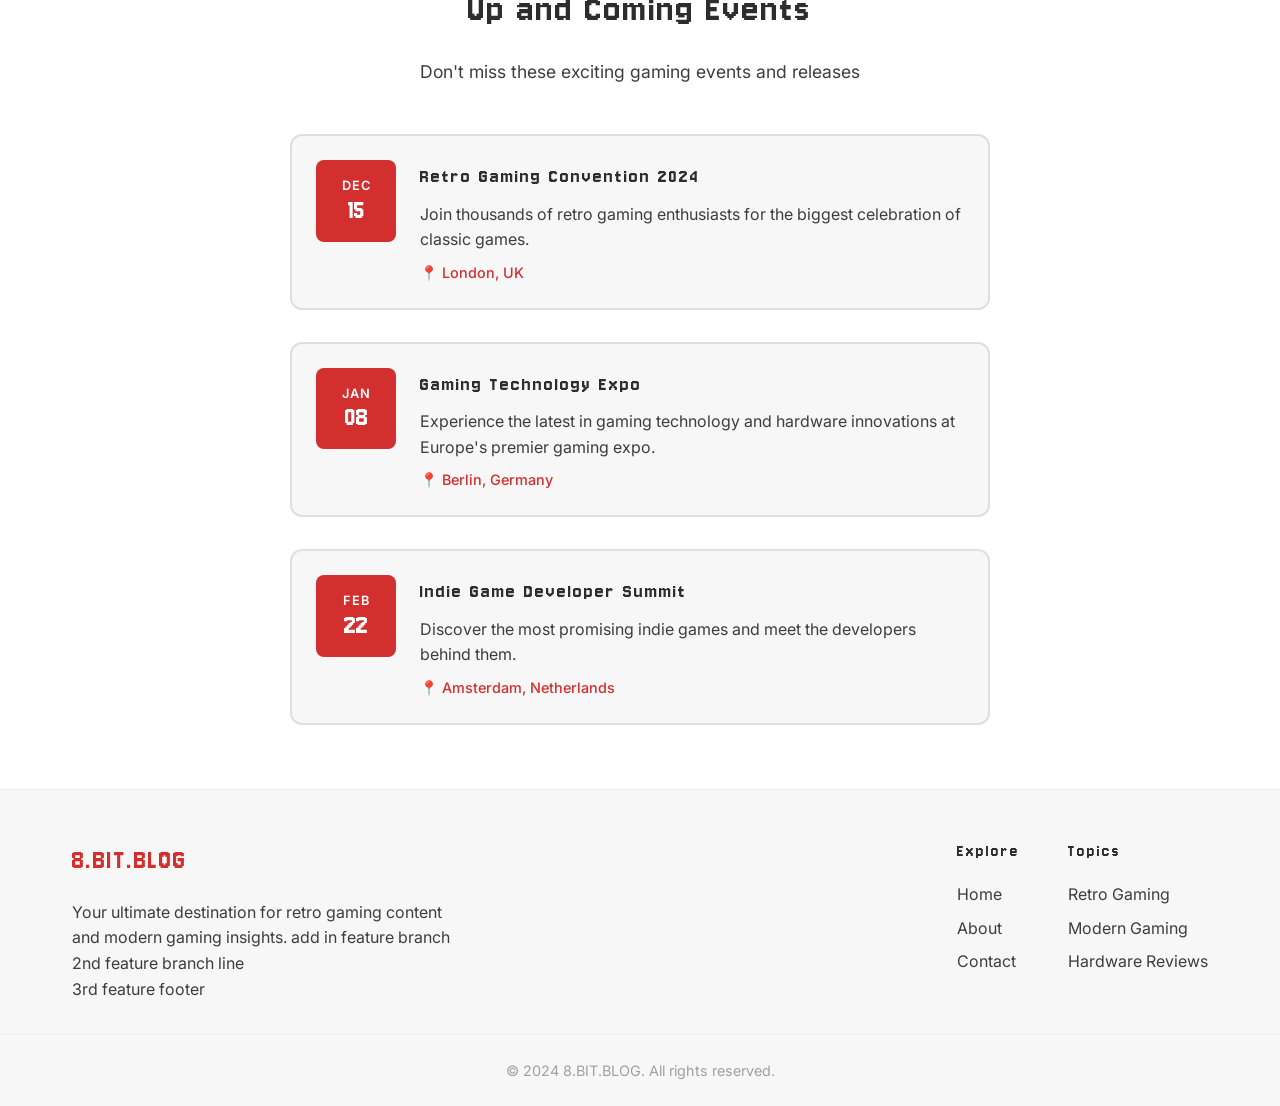
==== commit decbb313: "test direct commit" ====
--- a/index.html
+++ b/index.html
@@ -27,7 +27,7 @@
       <div class="blog-section">
         <h1>Welcome to my new change.</h1>
         <p>
-          Hello ninja with telekam user
+          Hello ninja with telekam user checking direct commit
         </p>
 
         <!-- NES Gamepad Card Template -->
@@ -287,4 +287,4 @@
   </footer>
 </body>
 
-</html>
+</html>
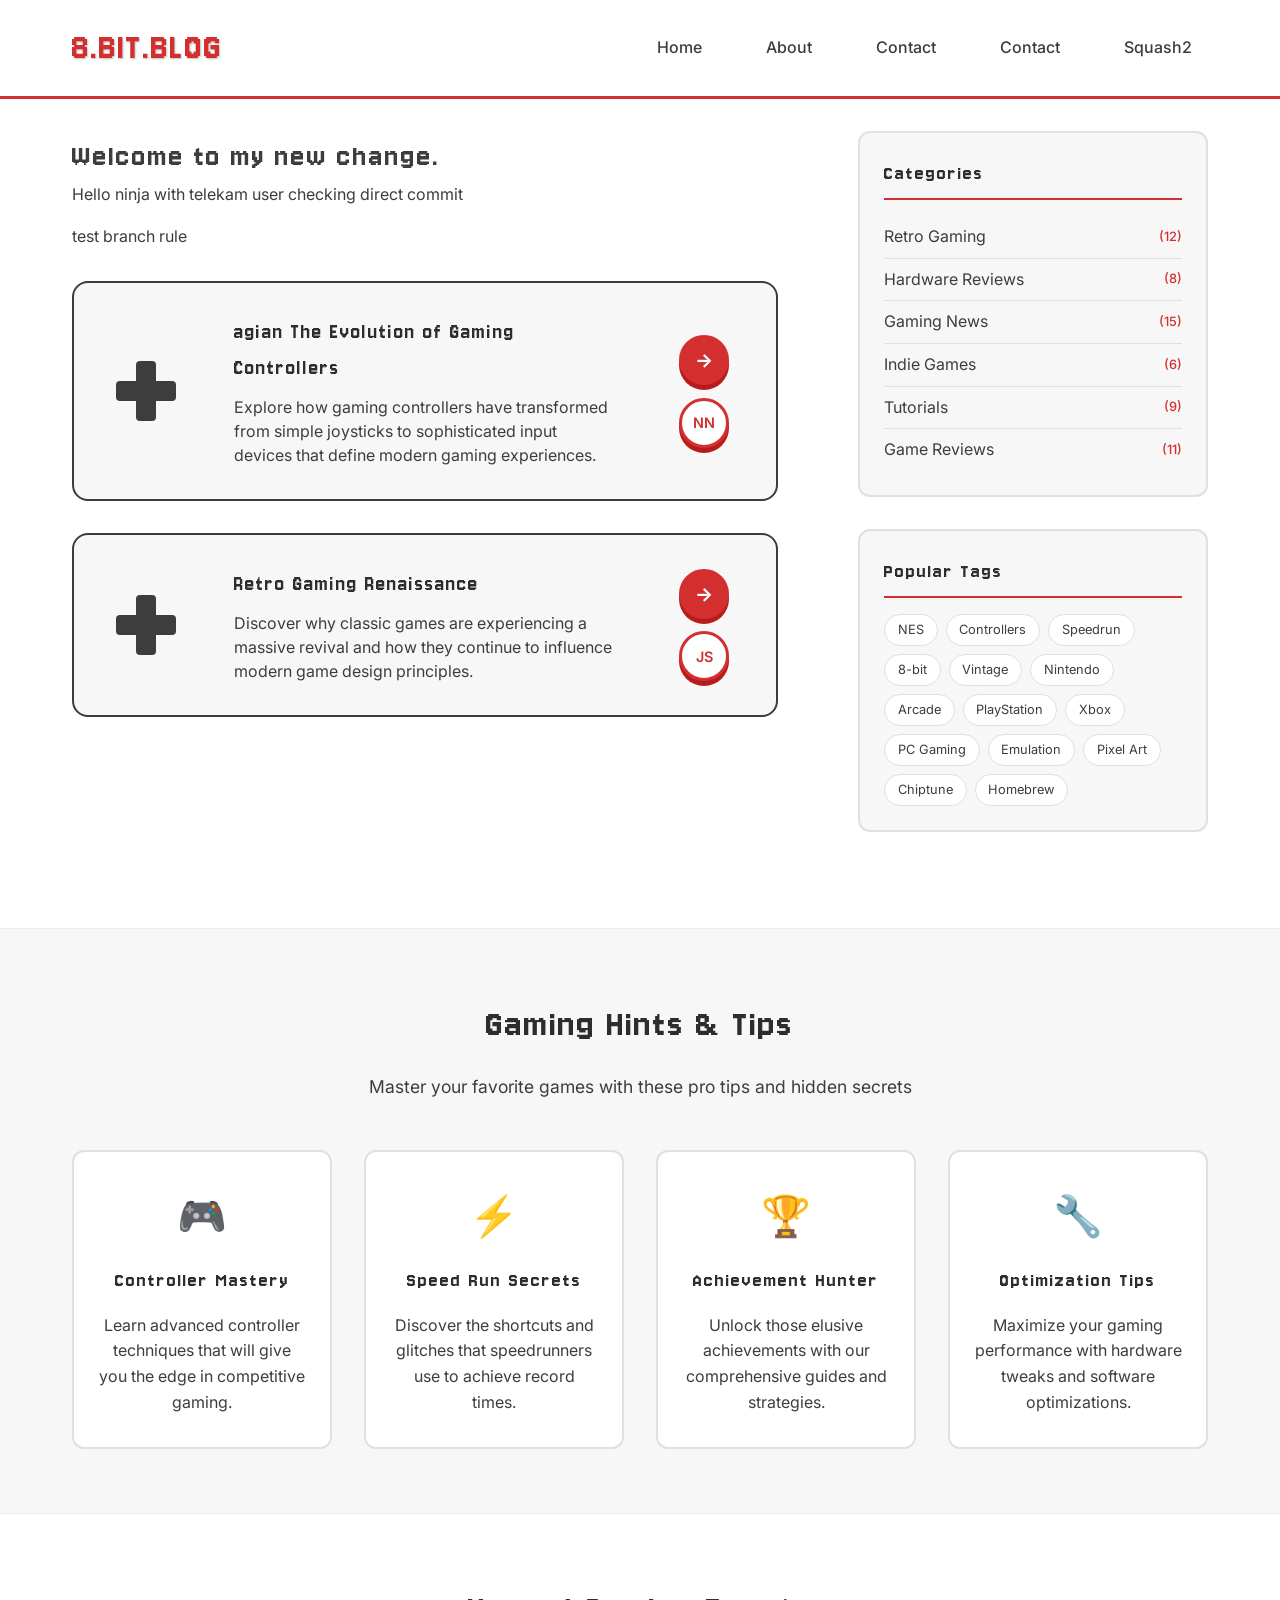
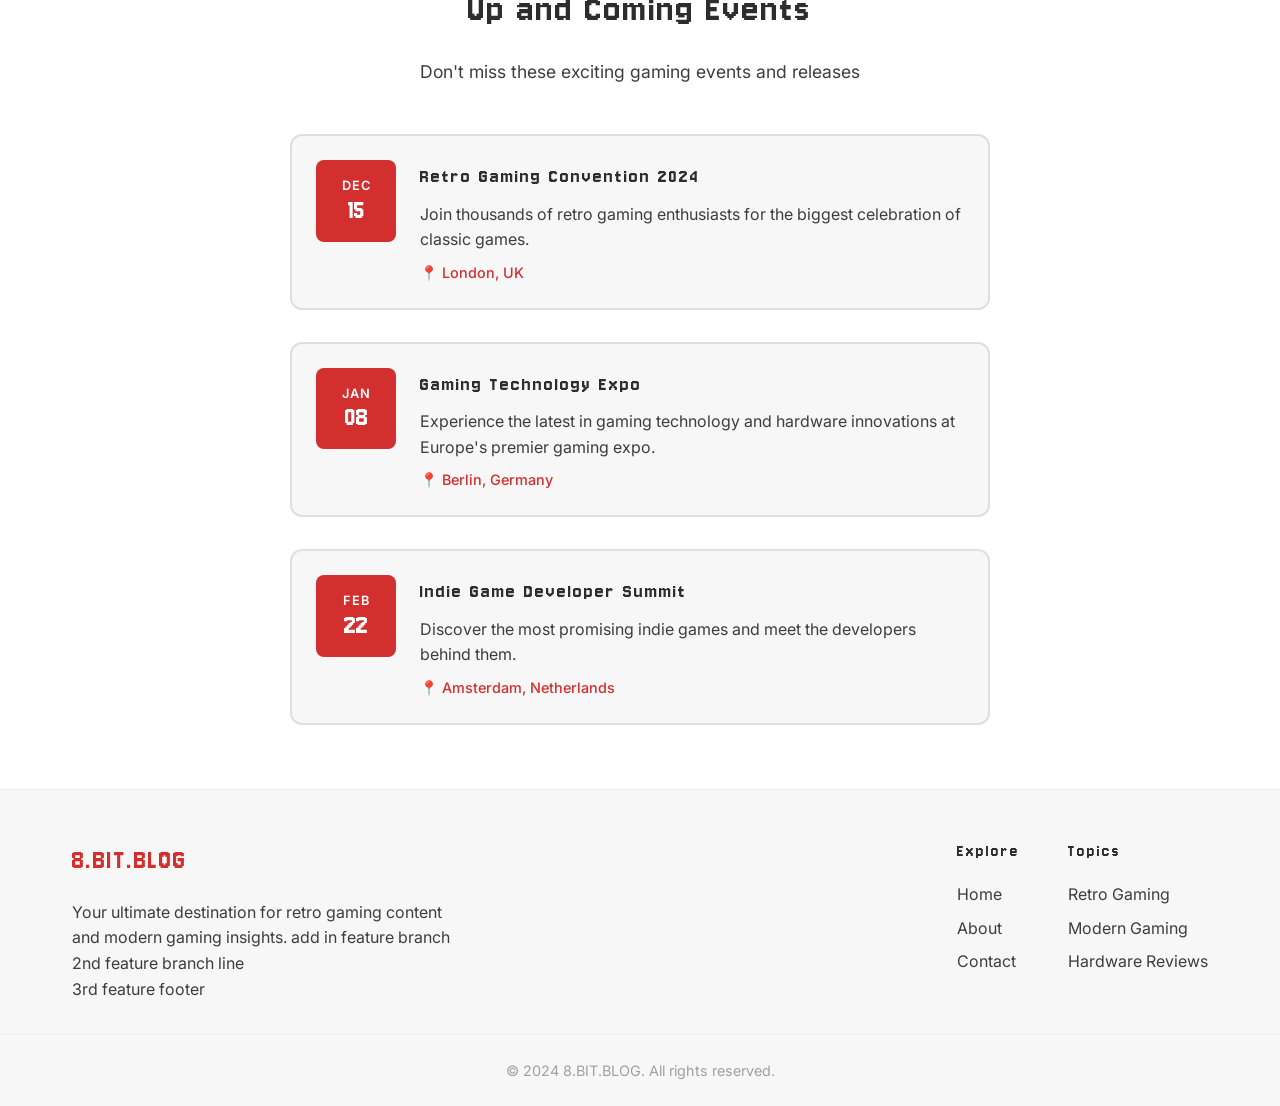
==== commit 918bcbb9: "testing bracnh rule" ====
--- a/index.html
+++ b/index.html
@@ -29,6 +29,7 @@
         <p>
           Hello ninja with telekam user checking direct commit
         </p>
+        <p>test branch rule</p>
 
         <!-- NES Gamepad Card Template -->
         <div class="gamepad-card">
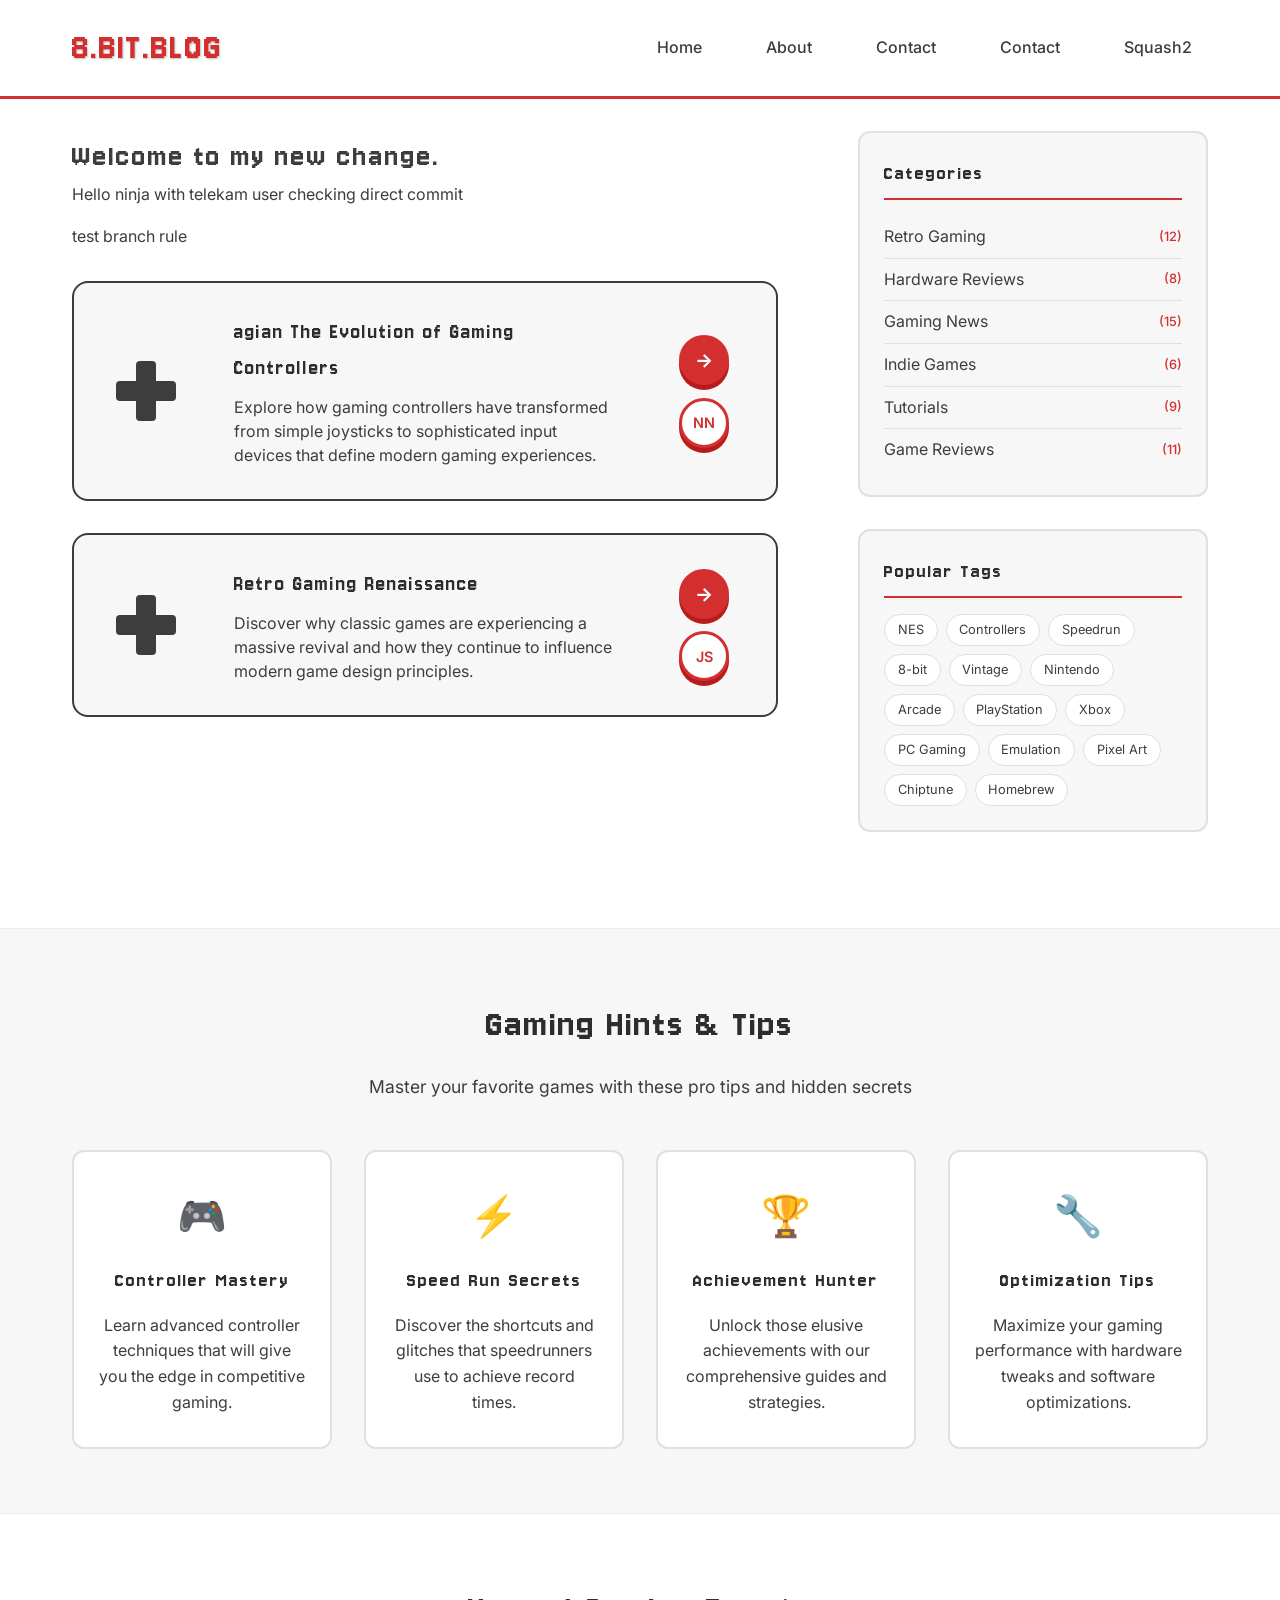
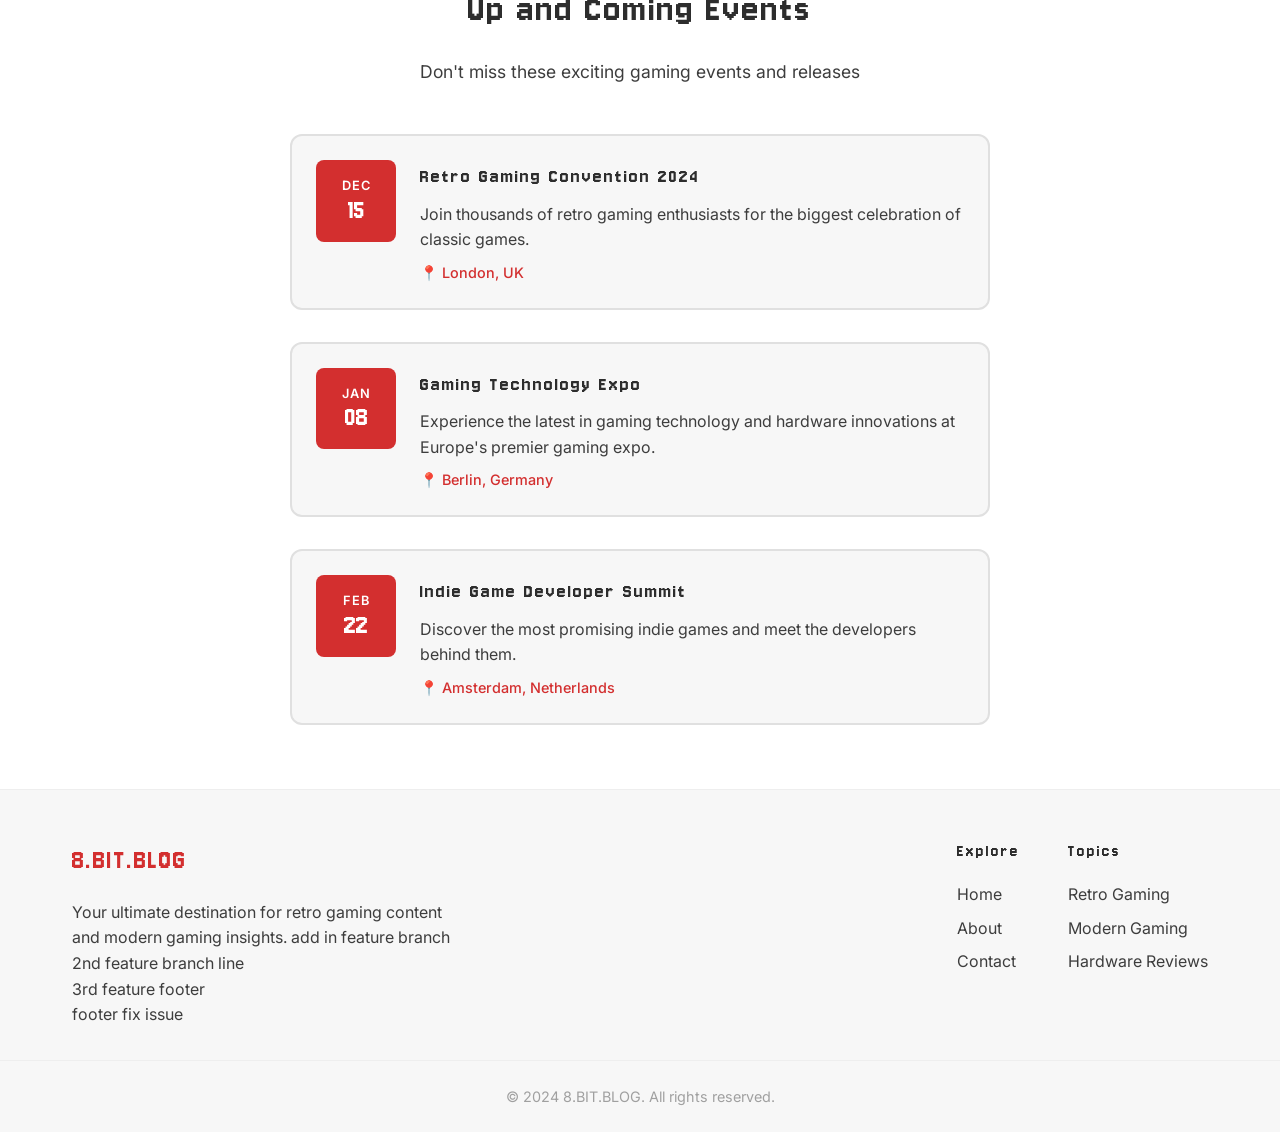
==== commit 72016599: "bug/footer fix issue" ====
--- a/index.html
+++ b/index.html
@@ -259,6 +259,7 @@
         </p>
         <p>2nd feature branch line</p>
         <p>3rd feature footer</p>
+        <p>footer fix issue</p>
       </div>
 
       <div class="footer-links">
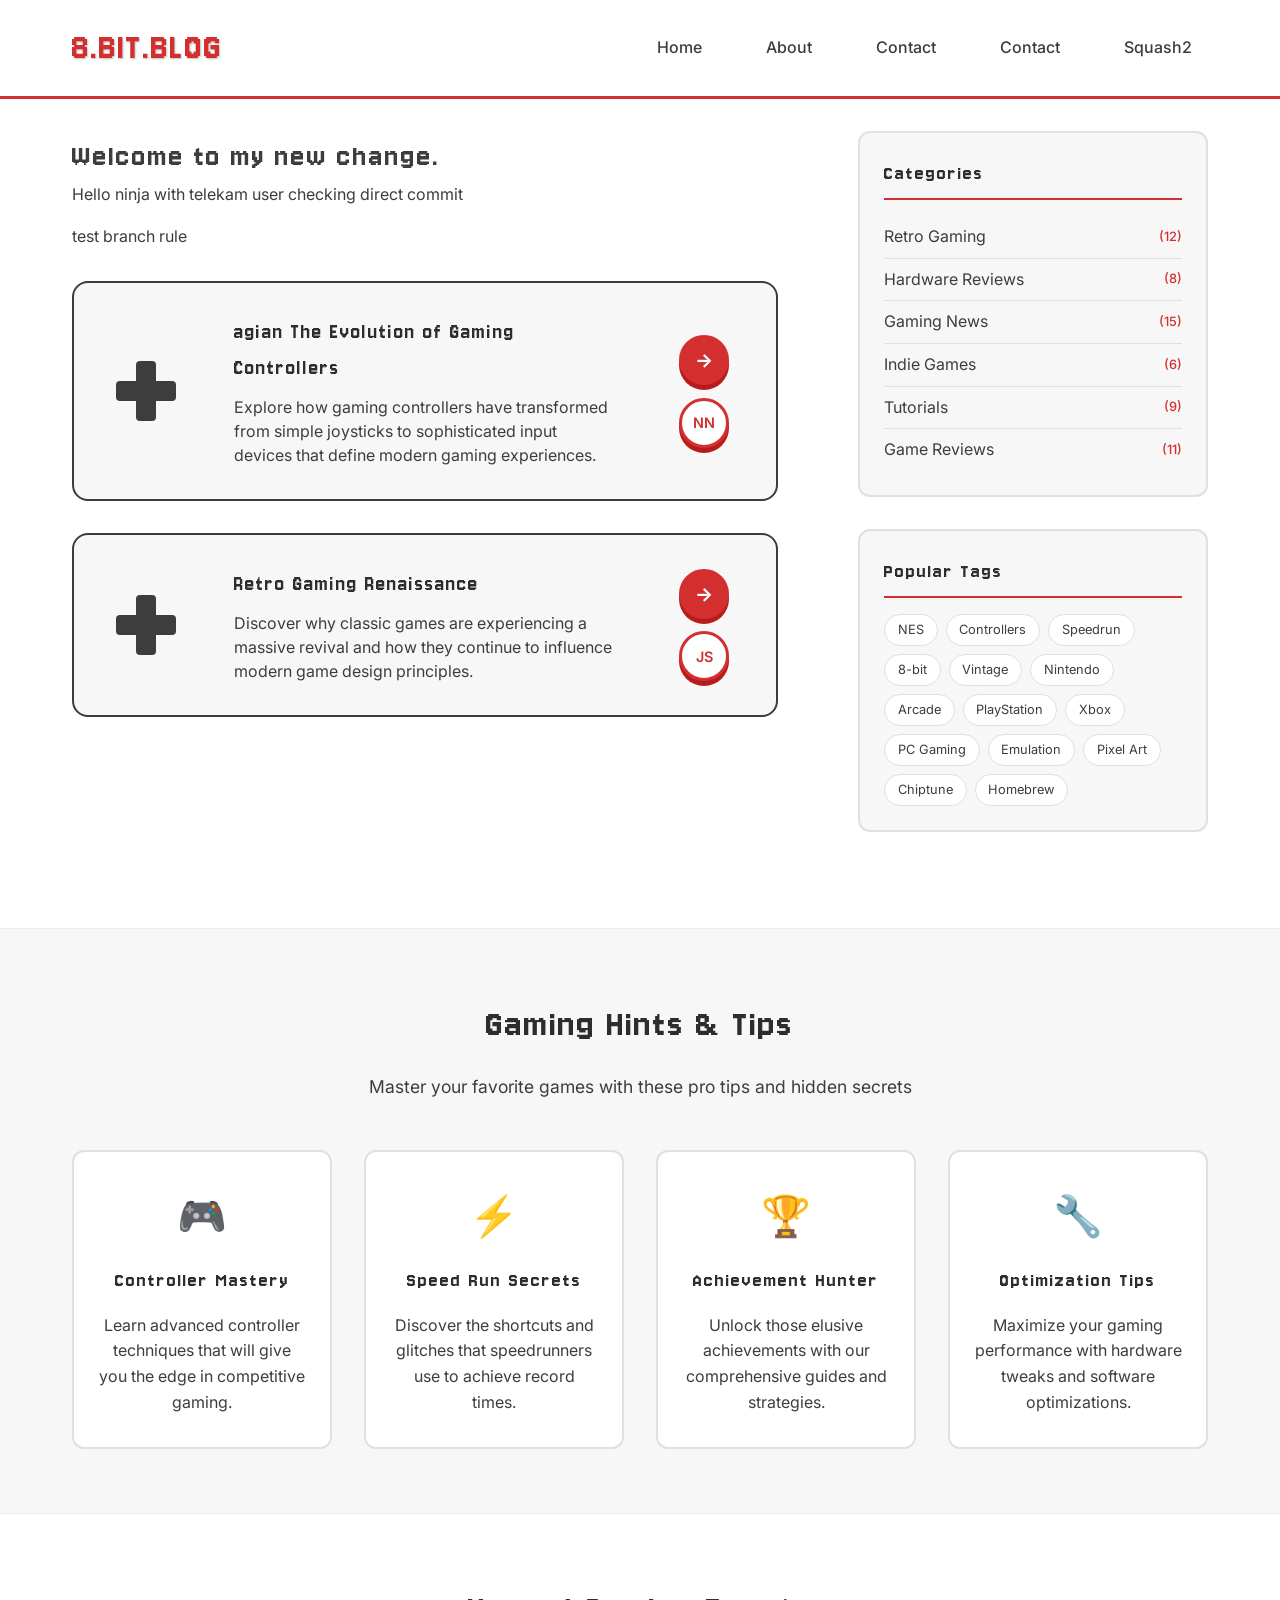
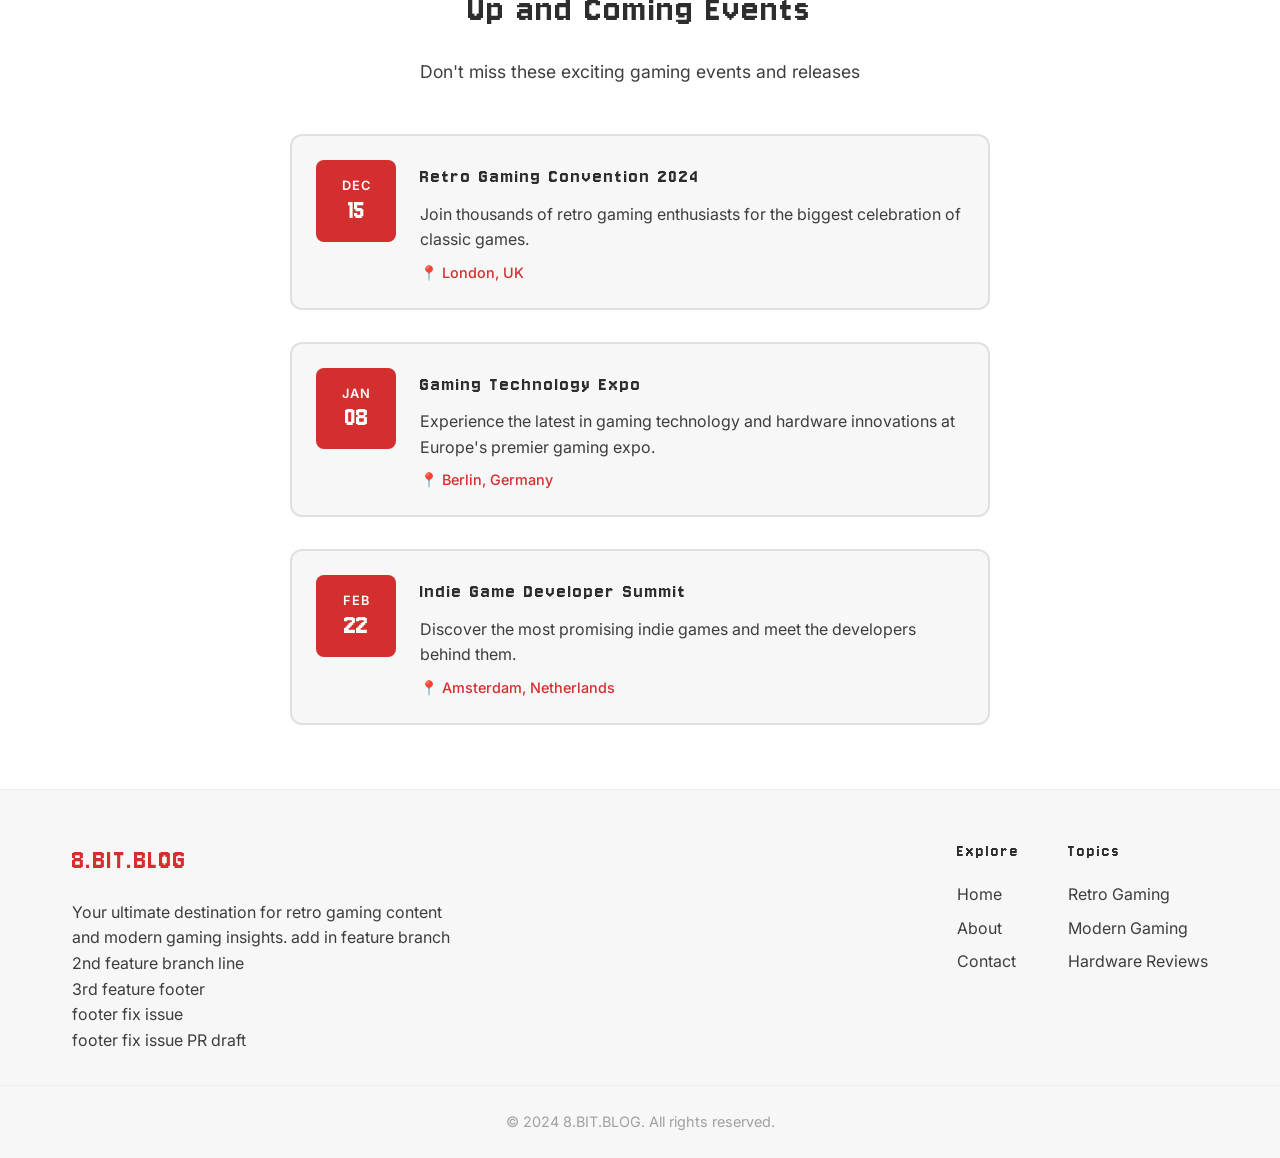
==== commit 64b1afae: "fix other link" ====
--- a/index.html
+++ b/index.html
@@ -260,6 +260,7 @@
         <p>2nd feature branch line</p>
         <p>3rd feature footer</p>
         <p>footer fix issue</p>
+        <p>footer fix issue PR draft</p>
       </div>
 
       <div class="footer-links">
